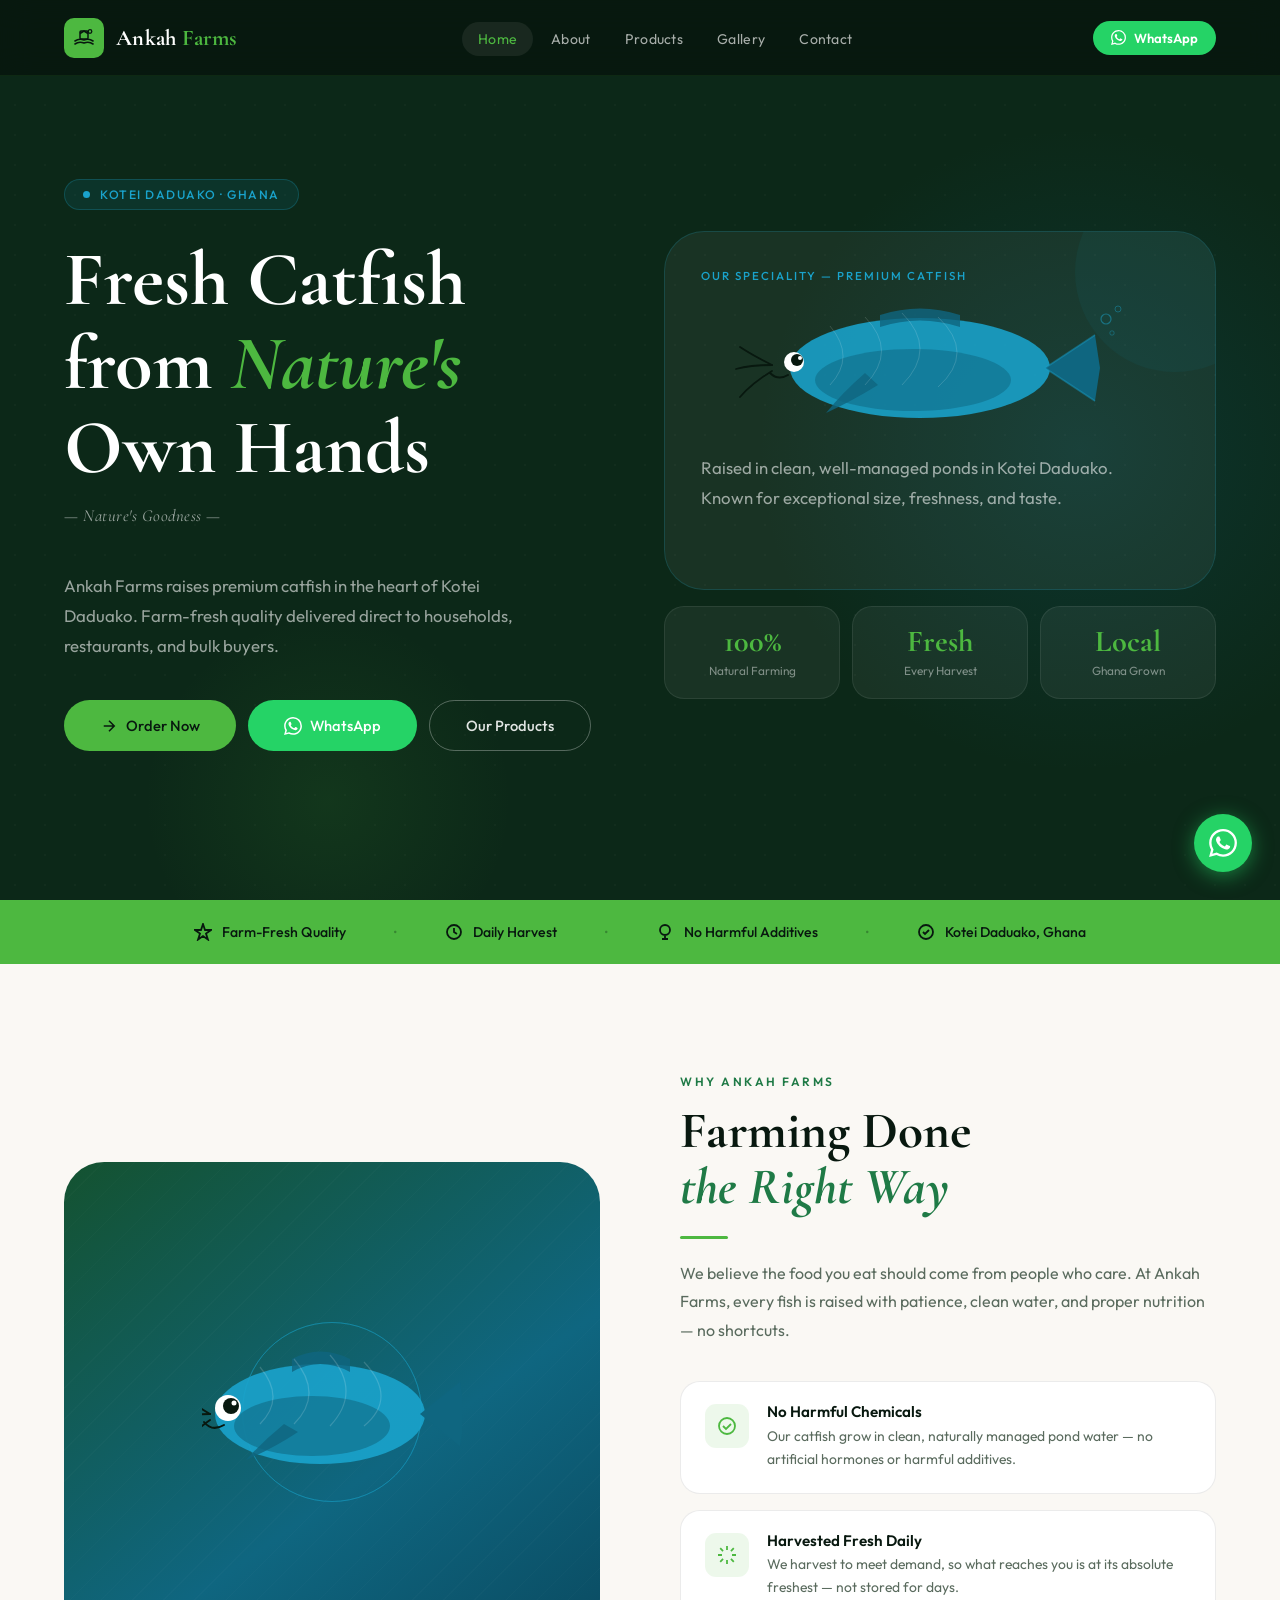
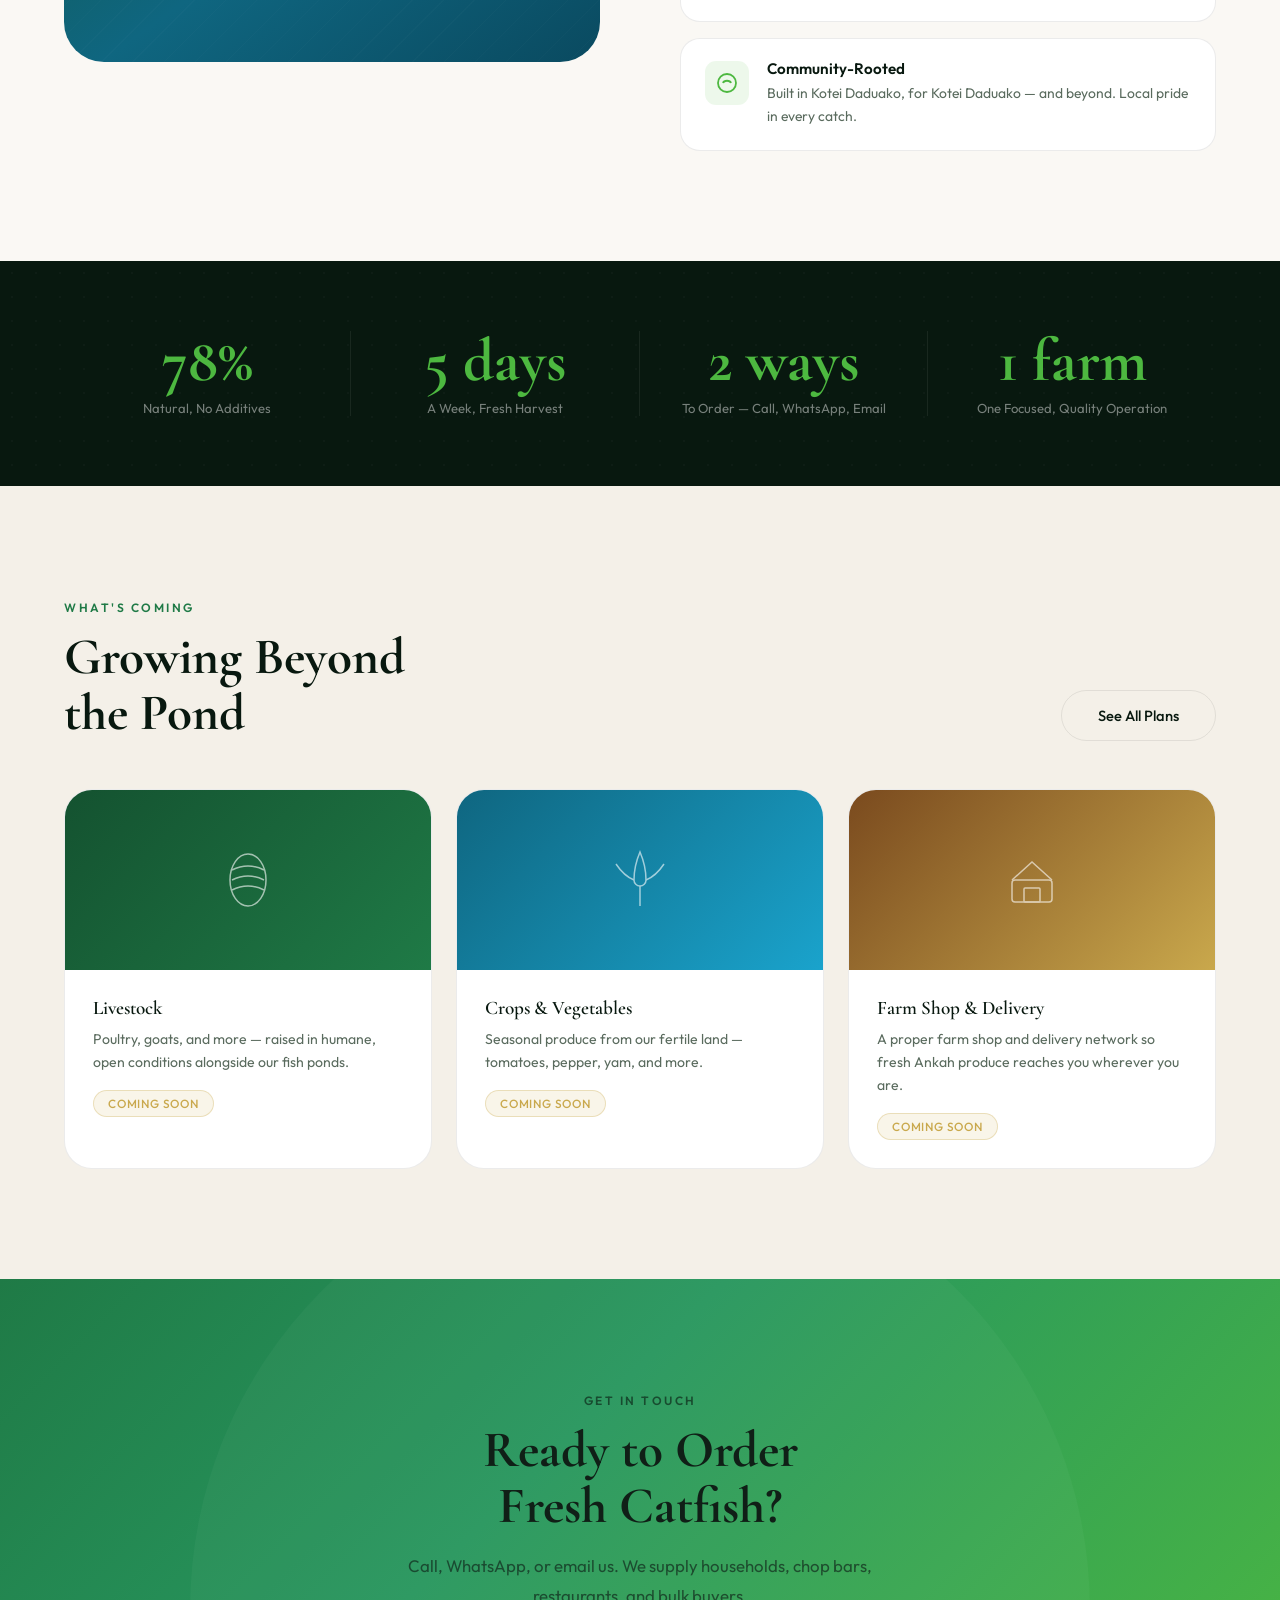
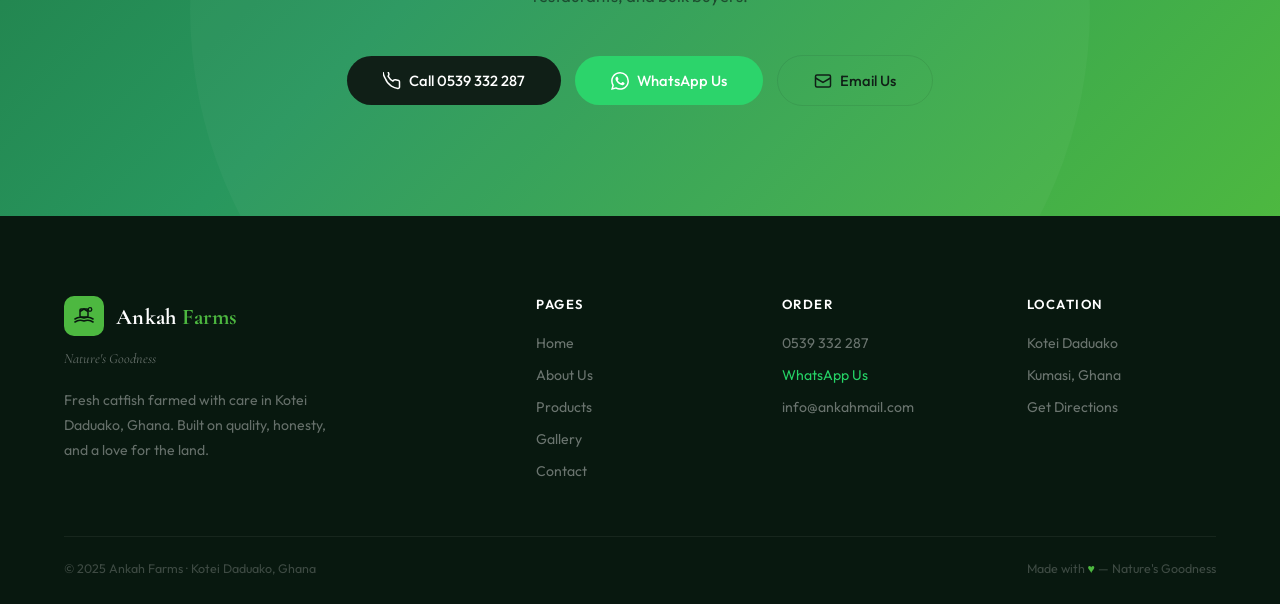
==== index.html @ a2430cd9 "Upload Project" ====
<!DOCTYPE html>
<html lang="en">
<head>
<meta charset="UTF-8">
<meta name="viewport" content="width=device-width, initial-scale=1.0">
<title>Ankah Farms – Nature's Goodness | Fresh Catfish, Kotei Daduako Ghana</title>
<meta name="description" content="Ankah Farms raises premium fresh catfish in Kotei Daduako, Ghana. Order direct from the farm — households, restaurants and bulk buyers welcome.">
<meta property="og:title" content="Ankah Farms – Nature's Goodness">
<meta property="og:description" content="Fresh catfish farmed with care in Kotei Daduako, Ghana.">
<meta property="og:type" content="website">
<link rel="stylesheet" href="style.css">
<style>
/* ── HOME-SPECIFIC ── */

/* HERO */
.hero {
  min-height: 100vh;
  background: var(--deep);
  display: grid; grid-template-columns: 1fr 1fr;
  align-items: center; padding: 110px 64px 80px;
  position: relative; overflow: hidden; gap: 48px;
}
.hero-glow {
  position: absolute; pointer-events: none;
  border-radius: 50%;
}
.hero-glow-1 {
  width: 700px; height: 700px;
  background: radial-gradient(circle, rgba(15,102,128,0.22) 0%, transparent 65%);
  right: -150px; top: 50%; transform: translateY(-50%);
}
.hero-glow-2 {
  width: 400px; height: 400px;
  background: radial-gradient(circle, rgba(77,184,64,0.1) 0%, transparent 65%);
  left: 10%; bottom: -100px;
}
.hero::after {
  content: ''; position: absolute; inset: 0; pointer-events: none;
  background-image: radial-gradient(rgba(255,255,255,0.025) 1px, transparent 1px);
  background-size: 30px 30px;
}

.hero-left { position: relative; z-index: 3; }
.hero-left .anim-up   { animation-delay: 0.05s; }
.hero-left .anim-up-d1 { animation-delay: 0.15s; }
.hero-left .anim-up-d2 { animation-delay: 0.28s; }
.hero-left .anim-up-d3 { animation-delay: 0.42s; }

.hero-eyebrow {
  display: inline-flex; align-items: center; gap: 10px;
  background: rgba(26,163,204,0.1); border: 1px solid rgba(26,163,204,0.25);
  padding: 7px 18px; border-radius: 100px; margin-bottom: 28px;
}
.hero-eyebrow span { color: var(--aqua); font-size: 0.76rem; letter-spacing: 1.5px; text-transform: uppercase; font-weight: 500; }
.hero-dot { width: 7px; height: 7px; background: var(--aqua); border-radius: 50%; animation: pulse 2.2s infinite; }

.hero h1 { color: #fff; margin-bottom: 10px; }
.hero h1 .ital { font-style: italic; color: var(--lime); }

.hero-sub {
  font-family: 'Cormorant Garamond', serif; font-style: italic;
  color: var(--aqua); font-size: 1.15rem; letter-spacing: 0.5px; margin-bottom: 20px;
}

.hero p {
  color: rgba(255,255,255,0.58); font-size: 1.05rem; line-height: 1.78;
  max-width: 460px; margin-bottom: 40px;
}

.hero-btns { display: flex; gap: 12px; flex-wrap: wrap; }

/* hero right panel */
.hero-right {
  position: relative; z-index: 3;
  display: flex; flex-direction: column; gap: 16px;
  animation: slideLeft 0.9s 0.3s ease both;
}

.fish-showcase {
  background: rgba(255,255,255,0.055);
  border: 1px solid rgba(26,163,204,0.2);
  border-radius: var(--r-xl); padding: 36px;
  backdrop-filter: blur(12px); position: relative; overflow: hidden;
}
.fish-showcase::before {
  content: ''; position: absolute; top: -60px; right: -60px;
  width: 200px; height: 200px; border-radius: 50%;
  background: rgba(26,163,204,0.06);
}
.fish-showcase-label {
  color: var(--aqua); font-size: 0.72rem; letter-spacing: 2px;
  text-transform: uppercase; font-weight: 500; margin-bottom: 18px;
}
/* catfish SVG */
.catfish-svg { width: 100%; height: 130px; }
.fish-desc { color: rgba(255,255,255,0.52); font-size: 0.87rem; line-height: 1.65; margin-top: 18px; }

.hero-stats { display: grid; grid-template-columns: repeat(3,1fr); gap: 12px; }
.hero-stat {
  background: rgba(255,255,255,0.055);
  border: 1px solid rgba(255,255,255,0.08);
  border-radius: var(--r-md); padding: 20px 18px;
  backdrop-filter: blur(8px); text-align: center;
}
.hero-stat-val {
  font-family: 'Cormorant Garamond', serif; font-size: 1.9rem; font-weight: 700;
  color: var(--lime); line-height: 1;
}
.hero-stat-lbl { color: rgba(255,255,255,0.45); font-size: 0.74rem; margin-top: 5px; }

/* INTRO STRIP */
.intro-strip {
  background: var(--lime); padding: 20px 64px;
  display: flex; align-items: center; justify-content: center; gap: 48px; flex-wrap: wrap;
  overflow: hidden;
}
.intro-strip-item {
  display: flex; align-items: center; gap: 10px;
  color: var(--ink); font-size: 0.88rem; font-weight: 500;
}
.intro-strip-item svg { width: 18px; height: 18px; flex-shrink: 0; }
.intro-strip-sep { color: rgba(8,24,15,0.3); font-size: 1.2rem; }

/* WHY SECTION */
.why { background: var(--offwhite); }
.why-grid { display: grid; grid-template-columns: 1fr 1fr; gap: 80px; align-items: center; }
.why-visual {
  background: linear-gradient(145deg, var(--forest) 0%, var(--water) 60%, #0a4a60 100%);
  border-radius: var(--r-xl); height: 500px;
  display: flex; align-items: center; justify-content: center;
  position: relative; overflow: hidden;
}
.why-visual::before {
  content: ''; position: absolute; inset: 0;
  background: repeating-linear-gradient(-45deg,
    rgba(255,255,255,0.015) 0, rgba(255,255,255,0.015) 1px,
    transparent 1px, transparent 22px);
}
/* ripple rings */
.ripple-ring {
  position: absolute; border-radius: 50%;
  border: 1px solid rgba(26,163,204,0.25);
}
.ripple-ring:nth-child(1) { width: 180px; height: 180px; animation: ripple 3s 0s infinite; }
.ripple-ring:nth-child(2) { width: 180px; height: 180px; animation: ripple 3s 1s infinite; }
.ripple-ring:nth-child(3) { width: 180px; height: 180px; animation: ripple 3s 2s infinite; }

.big-fish { width: 260px; height: 150px; position: relative; z-index: 2; animation: swim 4.5s ease-in-out infinite; }

.why-text .section-tag { display: block; }
.why-features { display: flex; flex-direction: column; gap: 16px; margin-top: 36px; }
.why-feature {
  display: flex; gap: 18px; align-items: flex-start;
  padding: 22px 24px; border-radius: var(--r-md);
  background: #fff; border: 1px solid var(--border);
  transition: border-color 0.3s, box-shadow 0.3s;
}
.why-feature:hover { border-color: rgba(77,184,64,0.3); box-shadow: 0 4px 20px rgba(77,184,64,0.08); }
.why-feature-icon {
  width: 44px; height: 44px; border-radius: 11px; flex-shrink: 0;
  display: flex; align-items: center; justify-content: center;
  background: rgba(77,184,64,0.1);
}
.why-feature-icon svg { width: 22px; height: 22px; }
.why-feature h4 { font-family: 'Outfit', sans-serif; font-size: 0.95rem; font-weight: 600; margin-bottom: 4px; color: var(--ink); }
.why-feature p { font-size: 0.87rem; line-height: 1.65; }

/* STATS BAR */
.stats-bar {
  background: var(--ink); padding: 70px 64px;
  display: grid; grid-template-columns: repeat(4,1fr); gap: 1px;
  position: relative;
}
.stats-bar::before {
  content: ''; position: absolute; inset: 0; pointer-events: none;
  background-image: radial-gradient(rgba(255,255,255,0.025) 1px, transparent 1px);
  background-size: 24px 24px;
}
.stat-item {
  text-align: center; padding: 0 32px;
  border-right: 1px solid rgba(255,255,255,0.07);
  position: relative; z-index: 1;
}
.stat-item:last-child { border-right: none; }
.stat-item .num {
  font-family: 'Cormorant Garamond', serif; font-size: 3.8rem; font-weight: 700;
  color: var(--lime); line-height: 1; display: block;
}
.stat-item .lbl { color: rgba(255,255,255,0.45); font-size: 0.82rem; margin-top: 8px; }

/* FUTURE TEASER */
.future-teaser { background: var(--cream); }
.future-header { display: flex; align-items: flex-end; justify-content: space-between; margin-bottom: 48px; }
.future-cards { display: grid; grid-template-columns: repeat(3,1fr); gap: 24px; }
.future-card {
  border-radius: var(--r-lg); overflow: hidden;
  background: #fff; border: 1px solid var(--border);
  transition: transform 0.3s, box-shadow 0.3s;
}
.future-card:hover { transform: translateY(-6px); box-shadow: var(--shadow-lg); }
.future-card-header {
  height: 180px; display: flex; align-items: center; justify-content: center;
  position: relative; overflow: hidden;
}
.future-card:nth-child(1) .future-card-header { background: linear-gradient(135deg, var(--forest), var(--leaf)); }
.future-card:nth-child(2) .future-card-header { background: linear-gradient(135deg, var(--water), var(--aqua)); }
.future-card:nth-child(3) .future-card-header { background: linear-gradient(135deg, #7a4a1e, var(--gold)); }
.future-card-header svg { width: 72px; height: 72px; opacity: 0.6; }
.future-card-body { padding: 28px; }
.future-card-body h3 { font-size: 1.2rem; margin-bottom: 8px; }
.future-card-body p { font-size: 0.88rem; line-height: 1.65; }
.future-card-body .chip { margin-top: 16px; }

/* HOME CTA */
.home-cta {
  background: linear-gradient(135deg, var(--leaf) 0%, #28975e 40%, var(--lime) 100%);
  padding: 110px 64px; text-align: center; position: relative; overflow: hidden;
}
.home-cta::before {
  content: ''; position: absolute; top: -120px; left: 50%; transform: translateX(-50%);
  width: 900px; height: 900px; border-radius: 50%;
  background: rgba(255,255,255,0.03); pointer-events: none;
}
.home-cta h2 { color: var(--ink); margin-bottom: 16px; }
.home-cta p { color: rgba(8,24,15,0.65); font-size: 1.05rem; max-width: 480px; margin: 0 auto 44px; }
.home-cta-btns { display: flex; align-items: center; justify-content: center; gap: 14px; flex-wrap: wrap; }

/* ── RESPONSIVE HOME ── */
@media (max-width: 1024px) {
  .hero { grid-template-columns: 1fr; padding-top: 130px; }
  .hero-right { max-width: 480px; }
  .why-grid { grid-template-columns: 1fr; gap: 48px; }
  .stats-bar { grid-template-columns: repeat(2,1fr); gap: 1px; }
  .stat-item { padding: 32px; border-bottom: 1px solid rgba(255,255,255,0.07); }
  .future-cards { grid-template-columns: 1fr; max-width: 420px; }
  .future-header { flex-direction: column; align-items: flex-start; gap: 16px; }
}
@media (max-width: 768px) {
  .intro-strip { padding: 18px 24px; gap: 16px; }
  .intro-strip-sep { display: none; }
  .stats-bar { grid-template-columns: 1fr 1fr; padding: 48px 24px; }
  .home-cta { padding: 72px 24px; }
}
</style>
</head>
<body>

<!-- ── NAVIGATION ── -->
<nav class="nav" id="nav">
  <a href="index.html" class="nav-logo">
    <div class="nav-logo-mark">
      <svg viewBox="0 0 24 24" fill="none" xmlns="http://www.w3.org/2000/svg">
        <path d="M3 15 Q7 12 12 14 Q17 12 21 15" stroke="#08180f" stroke-width="1.6" stroke-linecap="round" fill="none"/>
        <path d="M3 18 Q7 15 12 17 Q17 15 21 18" stroke="#08180f" stroke-width="1.6" stroke-linecap="round" fill="none"/>
        <rect x="8" y="5" width="8" height="8" rx="1" stroke="#08180f" stroke-width="1.5" fill="none"/>
        <path d="M8 7.5L12 5L16 7.5" stroke="#08180f" stroke-width="1.5" stroke-linejoin="round" fill="none"/>
        <circle cx="18" cy="5.5" r="1.8" stroke="#08180f" stroke-width="1.3" fill="none"/>
      </svg>
    </div>
    <span class="nav-logo-text">Ankah <span>Farms</span></span>
  </a>
  <ul class="nav-links">
    <li><a href="index.html" class="active">Home</a></li>
    <li><a href="about.html">About</a></li>
    <li><a href="products.html">Products</a></li>
    <li><a href="gallery.html">Gallery</a></li>
    <li><a href="contact.html">Contact</a></li>
  </ul>
  <div class="nav-actions">
    <a href="https://wa.me/233539332287" target="_blank" class="nav-wa">
      <svg viewBox="0 0 24 24" fill="currentColor"><path d="M17.472 14.382c-.297-.149-1.758-.867-2.03-.967-.273-.099-.471-.148-.67.15-.197.297-.767.966-.94 1.164-.173.199-.347.223-.644.075-.297-.15-1.255-.463-2.39-1.475-.883-.788-1.48-1.761-1.653-2.059-.173-.297-.018-.458.13-.606.134-.133.298-.347.446-.52.149-.174.198-.298.298-.497.099-.198.05-.371-.025-.52-.075-.149-.669-1.612-.916-2.207-.242-.579-.487-.5-.669-.51-.173-.008-.371-.01-.57-.01-.198 0-.52.074-.792.372-.272.297-1.04 1.016-1.04 2.479 0 1.462 1.065 2.875 1.213 3.074.149.198 2.096 3.2 5.077 4.487.709.306 1.262.489 1.694.625.712.227 1.36.195 1.871.118.571-.085 1.758-.719 2.006-1.413.248-.694.248-1.289.173-1.413-.074-.124-.272-.198-.57-.347m-5.421 7.403h-.004a9.87 9.87 0 01-5.031-1.378l-.361-.214-3.741.982.998-3.648-.235-.374a9.86 9.86 0 01-1.51-5.26c.001-5.45 4.436-9.884 9.888-9.884 2.64 0 5.122 1.03 6.988 2.898a9.825 9.825 0 012.893 6.994c-.003 5.45-4.437 9.884-9.885 9.884m8.413-18.297A11.815 11.815 0 0012.05 0C5.495 0 .16 5.335.157 11.892c0 2.096.547 4.142 1.588 5.945L.057 24l6.305-1.654a11.882 11.882 0 005.683 1.448h.005c6.554 0 11.89-5.335 11.893-11.893a11.821 11.821 0 00-3.48-8.413z"/></svg>
      WhatsApp
    </a>
    <button class="nav-toggle" id="navToggle" aria-label="Menu">
      <span></span><span></span><span></span>
    </button>
  </div>
</nav>

<!-- ── MOBILE MENU ── -->
<div class="mobile-menu" id="mobileMenu">
  <button class="mobile-menu-close" id="mobileClose">×</button>
  <a href="index.html">Home</a>
  <a href="about.html">About</a>
  <a href="products.html">Products</a>
  <a href="gallery.html">Gallery</a>
  <a href="contact.html">Contact</a>
  <a href="https://wa.me/233539332287" target="_blank" style="color:#25d366">WhatsApp Us</a>
</div>

<!-- ── HERO ── -->
<section class="hero">
  <div class="hero-glow hero-glow-1"></div>
  <div class="hero-glow hero-glow-2"></div>

  <div class="hero-left">
    <div class="hero-eyebrow anim-up">
      <div class="hero-dot"></div>
      <span>Kotei Daduako · Ghana</span>
    </div>
    <h1 class="anim-up-d1">Fresh Catfish<br/>from <span class="ital">Nature's</span><br/>Own Hands</h1>
    <p class="hero-sub anim-up-d2">— Nature's Goodness —</p>
    <p class="anim-up-d2">Ankah Farms raises premium catfish in the heart of Kotei Daduako. Farm-fresh quality delivered direct to households, restaurants, and bulk buyers.</p>
    <div class="hero-btns anim-up-d3">
      <a href="contact.html" class="btn btn-primary">
        <svg viewBox="0 0 24 24" fill="none" stroke="currentColor" stroke-width="2"><path d="M5 12h14M12 5l7 7-7 7"/></svg>
        Order Now
      </a>
      <a href="https://wa.me/233539332287" target="_blank" class="btn btn-wa">
        <svg viewBox="0 0 24 24" fill="currentColor"><path d="M17.472 14.382c-.297-.149-1.758-.867-2.03-.967-.273-.099-.471-.148-.67.15-.197.297-.767.966-.94 1.164-.173.199-.347.223-.644.075-.297-.15-1.255-.463-2.39-1.475-.883-.788-1.48-1.761-1.653-2.059-.173-.297-.018-.458.13-.606.134-.133.298-.347.446-.52.149-.174.198-.298.298-.497.099-.198.05-.371-.025-.52-.075-.149-.669-1.612-.916-2.207-.242-.579-.487-.5-.669-.51-.173-.008-.371-.01-.57-.01-.198 0-.52.074-.792.372-.272.297-1.04 1.016-1.04 2.479 0 1.462 1.065 2.875 1.213 3.074.149.198 2.096 3.2 5.077 4.487.709.306 1.262.489 1.694.625.712.227 1.36.195 1.871.118.571-.085 1.758-.719 2.006-1.413.248-.694.248-1.289.173-1.413-.074-.124-.272-.198-.57-.347m-5.421 7.403h-.004a9.87 9.87 0 01-5.031-1.378l-.361-.214-3.741.982.998-3.648-.235-.374a9.86 9.86 0 01-1.51-5.26c.001-5.45 4.436-9.884 9.888-9.884 2.64 0 5.122 1.03 6.988 2.898a9.825 9.825 0 012.893 6.994c-.003 5.45-4.437 9.884-9.885 9.884m8.413-18.297A11.815 11.815 0 0012.05 0C5.495 0 .16 5.335.157 11.892c0 2.096.547 4.142 1.588 5.945L.057 24l6.305-1.654a11.882 11.882 0 005.683 1.448h.005c6.554 0 11.89-5.335 11.893-11.893a11.821 11.821 0 00-3.48-8.413z"/></svg>
        WhatsApp
      </a>
      <a href="products.html" class="btn btn-outline-white">Our Products</a>
    </div>
  </div>

  <div class="hero-right">
    <div class="fish-showcase">
      <div class="fish-showcase-label">Our Speciality — Premium Catfish</div>
      <svg class="catfish-svg" viewBox="0 0 380 130" fill="none" xmlns="http://www.w3.org/2000/svg">
        <ellipse cx="170" cy="67" rx="130" ry="50" fill="#1aa3cc" opacity="0.88"/>
        <ellipse cx="163" cy="79" rx="98" ry="31" fill="#0f6680" opacity="0.5"/>
        <path d="M295 67 L345 34 L350 67 L345 100 Z" fill="#0f6680"/>
        <path d="M295 67 L345 34" stroke="#1aa3cc" stroke-width="1.5" opacity="0.45"/>
        <path d="M295 67 L345 100" stroke="#1aa3cc" stroke-width="1.5" opacity="0.45"/>
        <path d="M130 14 Q170 1 210 14 L210 26 Q170 13 130 26 Z" fill="#0f6680" opacity="0.8"/>
        <path d="M115 72 Q92 92 76 112 Q102 100 128 84 Z" fill="#0f6680" opacity="0.8"/>
        <circle cx="44" cy="61" r="10" fill="#fff"/>
        <circle cx="47" cy="59" r="6" fill="#08180f"/>
        <circle cx="50" cy="57" r="2" fill="#fff"/>
        <path d="M20 72 Q28 80 38 74" stroke="#08180f" stroke-width="2" fill="none" stroke-linecap="round"/>
        <path d="M22 64 Q2 54 -10 46" stroke="#08180f" stroke-width="1.8" stroke-linecap="round" fill="none"/>
        <path d="M22 64 Q0 64 -14 68" stroke="#08180f" stroke-width="1.8" stroke-linecap="round" fill="none"/>
        <path d="M22 70 Q2 82 -10 96" stroke="#08180f" stroke-width="1.8" stroke-linecap="round" fill="none"/>
        <path d="M80 25 Q106 56 80 84" stroke="#fff" stroke-width="1" opacity="0.15" fill="none"/>
        <path d="M115 16 Q148 50 115 84" stroke="#fff" stroke-width="1" opacity="0.15" fill="none"/>
        <path d="M152 12 Q188 48 152 84" stroke="#fff" stroke-width="1" opacity="0.15" fill="none"/>
        <path d="M188 16 Q226 52 188 86" stroke="#fff" stroke-width="1" opacity="0.15" fill="none"/>
        <circle cx="356" cy="18" r="5" stroke="#1aa3cc" stroke-width="1.2" fill="none" opacity="0.5"/>
        <circle cx="368" cy="8"  r="3" stroke="#1aa3cc" stroke-width="1"   fill="none" opacity="0.4"/>
        <circle cx="362" cy="32" r="2.2" stroke="#1aa3cc" stroke-width="1" fill="none" opacity="0.35"/>
      </svg>
      <p class="fish-desc">Raised in clean, well-managed ponds in Kotei Daduako. Known for exceptional size, freshness, and taste.</p>
    </div>
    <div class="hero-stats">
      <div class="hero-stat">
        <div class="hero-stat-val">100%</div>
        <div class="hero-stat-lbl">Natural Farming</div>
      </div>
      <div class="hero-stat">
        <div class="hero-stat-val">Fresh</div>
        <div class="hero-stat-lbl">Every Harvest</div>
      </div>
      <div class="hero-stat">
        <div class="hero-stat-val">Local</div>
        <div class="hero-stat-lbl">Ghana Grown</div>
      </div>
    </div>
  </div>
</section>

<!-- ── INTRO STRIP ── -->
<div class="intro-strip">
  <div class="intro-strip-item">
    <svg viewBox="0 0 18 18" fill="none" stroke="currentColor" stroke-width="1.8"><path d="M9 1l2 6h6l-5 3.6 1.9 5.9L9 13l-4.9 3.5L6 10.6 1 7h6z"/></svg>
    Farm-Fresh Quality
  </div>
  <span class="intro-strip-sep">·</span>
  <div class="intro-strip-item">
    <svg viewBox="0 0 18 18" fill="none" stroke="currentColor" stroke-width="1.8"><circle cx="9" cy="9" r="7"/><path d="M9 5v4l3 2"/></svg>
    Daily Harvest
  </div>
  <span class="intro-strip-sep">·</span>
  <div class="intro-strip-item">
    <svg viewBox="0 0 18 18" fill="none" stroke="currentColor" stroke-width="1.8"><path d="M9 2a5 5 0 010 10A5 5 0 019 2zM9 12v4M6 16h6"/></svg>
    No Harmful Additives
  </div>
  <span class="intro-strip-sep">·</span>
  <div class="intro-strip-item">
    <svg viewBox="0 0 18 18" fill="none" stroke="currentColor" stroke-width="1.8"><path d="M2 9c0-3.9 3.1-7 7-7s7 3.1 7 7-3.1 7-7 7-7-3.1-7-7z"/><path d="M6 9l2 2 4-4"/></svg>
    Kotei Daduako, Ghana
  </div>
</div>

<!-- ── WHY ANKAH FARMS ── -->
<section class="why section">
  <div class="why-grid">
    <div class="why-visual" data-aos>
      <div class="ripple-ring"></div>
      <div class="ripple-ring"></div>
      <div class="ripple-ring"></div>
      <svg class="big-fish" viewBox="0 0 260 140" fill="none" xmlns="http://www.w3.org/2000/svg">
        <ellipse cx="118" cy="72" rx="105" ry="50" fill="#1aa3cc" opacity="0.9"/>
        <ellipse cx="110" cy="84" rx="78" ry="30" fill="#0f6680" opacity="0.55"/>
        <path d="M218 72 L258 40 L263 72 L258 104 Z" fill="#0f6680"/>
        <path d="M90 17 Q118 2 148 17 L148 30 Q118 14 90 30 Z" fill="#0f6680" opacity="0.8"/>
        <path d="M82 82 Q60 100 44 118 Q72 106 96 90 Z" fill="#0f6680" opacity="0.8"/>
        <circle cx="26" cy="66" r="13" fill="#fff"/>
        <circle cx="29" cy="64" r="8" fill="#08180f"/>
        <circle cx="32" cy="61" r="2.5" fill="#fff"/>
        <path d="M2 80 Q10 90 22 83" stroke="#08180f" stroke-width="2" fill="none" stroke-linecap="round"/>
        <path d="M8 72 Q-12 60 -24 50" stroke="#08180f" stroke-width="2" stroke-linecap="round" fill="none"/>
        <path d="M8 72 Q-14 72 -28 76" stroke="#08180f" stroke-width="2" stroke-linecap="round" fill="none"/>
        <path d="M8 78 Q-12 92 -24 108" stroke="#08180f" stroke-width="2" stroke-linecap="round" fill="none"/>
        <path d="M58 25 Q84 56 58 82" stroke="#fff" stroke-width="1.2" opacity="0.16" fill="none"/>
        <path d="M92 17 Q122 52 92 82" stroke="#fff" stroke-width="1.2" opacity="0.16" fill="none"/>
        <path d="M128 13 Q160 50 128 84" stroke="#fff" stroke-width="1.2" opacity="0.16" fill="none"/>
        <path d="M162 20 Q196 56 162 84" stroke="#fff" stroke-width="1.2" opacity="0.16" fill="none"/>
      </svg>
    </div>
    <div class="why-text" data-aos>
      <span class="section-tag">Why Ankah Farms</span>
      <h2>Farming Done<br/><em style="font-style:italic;color:var(--leaf)">the Right Way</em></h2>
      <div class="divider"></div>
      <p>We believe the food you eat should come from people who care. At Ankah Farms, every fish is raised with patience, clean water, and proper nutrition — no shortcuts.</p>
      <div class="why-features">
        <div class="why-feature">
          <div class="why-feature-icon">
            <svg viewBox="0 0 22 22" fill="none" stroke="#4db840" stroke-width="1.8"><circle cx="11" cy="11" r="8"/><path d="M7 11l3 3 5-5"/></svg>
          </div>
          <div>
            <h4>No Harmful Chemicals</h4>
            <p>Our catfish grow in clean, naturally managed pond water — no artificial hormones or harmful additives.</p>
          </div>
        </div>
        <div class="why-feature">
          <div class="why-feature-icon">
            <svg viewBox="0 0 22 22" fill="none" stroke="#4db840" stroke-width="1.8"><path d="M11 2v4M11 16v4M4.22 4.22l2.83 2.83M14.95 14.95l2.83 2.83M2 11h4M16 11h4M4.22 17.78l2.83-2.83M14.95 7.05l2.83-2.83"/></svg>
          </div>
          <div>
            <h4>Harvested Fresh Daily</h4>
            <p>We harvest to meet demand, so what reaches you is at its absolute freshest — not stored for days.</p>
          </div>
        </div>
        <div class="why-feature">
          <div class="why-feature-icon">
            <svg viewBox="0 0 22 22" fill="none" stroke="#4db840" stroke-width="1.8"><path d="M11 2C6 2 2 6 2 11s4 9 9 9 9-4 9-9-4-9-9-9z"/><path d="M7 11c1-3 7-3 8 0"/></svg>
          </div>
          <div>
            <h4>Community-Rooted</h4>
            <p>Built in Kotei Daduako, for Kotei Daduako — and beyond. Local pride in every catch.</p>
          </div>
        </div>
      </div>
    </div>
  </div>
</section>

<!-- ── STATS ── -->
<div class="stats-bar">
  <div class="stat-item">
    <span class="num" data-count="100" data-suffix="%">0%</span>
    <div class="lbl">Natural, No Additives</div>
  </div>
  <div class="stat-item">
    <span class="num" data-count="7" data-suffix=" days">0 days</span>
    <div class="lbl">A Week, Fresh Harvest</div>
  </div>
  <div class="stat-item">
    <span class="num" data-count="3" data-suffix=" ways">0 ways</span>
    <div class="lbl">To Order — Call, WhatsApp, Email</div>
  </div>
  <div class="stat-item">
    <span class="num" data-count="1" data-suffix=" farm">0 farm</span>
    <div class="lbl">One Focused, Quality Operation</div>
  </div>
</div>

<!-- ── FUTURE TEASER ── -->
<section class="future-teaser section">
  <div class="future-header">
    <div>
      <span class="section-tag">What's Coming</span>
      <h2>Growing Beyond<br/>the Pond</h2>
    </div>
    <a href="products.html" class="btn btn-outline">See All Plans</a>
  </div>
  <div class="future-cards">
    <div class="future-card" data-aos>
      <div class="future-card-header">
        <svg viewBox="0 0 72 72" fill="none" stroke="#fff" stroke-width="1.5">
          <ellipse cx="36" cy="36" rx="18" ry="26"/>
          <path d="M20 26 Q36 18 52 26"/>
          <path d="M20 36 Q36 28 52 36"/>
          <path d="M20 46 Q36 38 52 46"/>
        </svg>
      </div>
      <div class="future-card-body">
        <h3>Livestock</h3>
        <p>Poultry, goats, and more — raised in humane, open conditions alongside our fish ponds.</p>
        <span class="chip chip-gold">Coming Soon</span>
      </div>
    </div>
    <div class="future-card" data-aos>
      <div class="future-card-header">
        <svg viewBox="0 0 72 72" fill="none" stroke="#fff" stroke-width="1.5">
          <path d="M36 8 Q30 22 30 36 A6 6 0 0 0 42 36 Q42 22 36 8Z"/>
          <path d="M30 36 Q20 32 12 20"/>
          <path d="M42 36 Q52 32 60 20"/>
          <line x1="36" y1="42" x2="36" y2="62"/>
        </svg>
      </div>
      <div class="future-card-body">
        <h3>Crops & Vegetables</h3>
        <p>Seasonal produce from our fertile land — tomatoes, pepper, yam, and more.</p>
        <span class="chip chip-gold">Coming Soon</span>
      </div>
    </div>
    <div class="future-card" data-aos>
      <div class="future-card-header">
        <svg viewBox="0 0 72 72" fill="none" stroke="#fff" stroke-width="1.5">
          <rect x="16" y="36" width="40" height="22" rx="3"/>
          <path d="M16 36 L36 18 L56 36"/>
          <rect x="28" y="44" width="16" height="14" rx="1"/>
        </svg>
      </div>
      <div class="future-card-body">
        <h3>Farm Shop & Delivery</h3>
        <p>A proper farm shop and delivery network so fresh Ankah produce reaches you wherever you are.</p>
        <span class="chip chip-gold">Coming Soon</span>
      </div>
    </div>
  </div>
</section>

<!-- ── HOME CTA ── -->
<section class="home-cta">
  <span class="section-tag" style="color:var(--ink);opacity:0.6">Get In Touch</span>
  <h2>Ready to Order<br/>Fresh Catfish?</h2>
  <p>Call, WhatsApp, or email us. We supply households, chop bars, restaurants, and bulk buyers.</p>
  <div class="home-cta-btns">
    <a href="tel:+233539332287" class="btn btn-dark">
      <svg viewBox="0 0 24 24" fill="none" stroke="currentColor" stroke-width="2"><path d="M22 16.92v3a2 2 0 01-2.18 2 19.79 19.79 0 01-8.63-3.07A19.5 19.5 0 013.07 8.81a19.79 19.79 0 01-3.07-8.68 2 2 0 012-2.18h3a2 2 0 012 1.72c.127.96.361 1.903.7 2.81a2 2 0 01-.45 2.11L6.91 5.84a16 16 0 006.29 6.29l1.28-1.28a2 2 0 012.11-.45c.907.339 1.85.573 2.81.7A2 2 0 0122 12.92v4z"/></svg>
      Call 0539 332 287
    </a>
    <a href="https://wa.me/233539332287" target="_blank" class="btn btn-wa">
      <svg viewBox="0 0 24 24" fill="currentColor"><path d="M17.472 14.382c-.297-.149-1.758-.867-2.03-.967-.273-.099-.471-.148-.67.15-.197.297-.767.966-.94 1.164-.173.199-.347.223-.644.075-.297-.15-1.255-.463-2.39-1.475-.883-.788-1.48-1.761-1.653-2.059-.173-.297-.018-.458.13-.606.134-.133.298-.347.446-.52.149-.174.198-.298.298-.497.099-.198.05-.371-.025-.52-.075-.149-.669-1.612-.916-2.207-.242-.579-.487-.5-.669-.51-.173-.008-.371-.01-.57-.01-.198 0-.52.074-.792.372-.272.297-1.04 1.016-1.04 2.479 0 1.462 1.065 2.875 1.213 3.074.149.198 2.096 3.2 5.077 4.487.709.306 1.262.489 1.694.625.712.227 1.36.195 1.871.118.571-.085 1.758-.719 2.006-1.413.248-.694.248-1.289.173-1.413-.074-.124-.272-.198-.57-.347m-5.421 7.403h-.004a9.87 9.87 0 01-5.031-1.378l-.361-.214-3.741.982.998-3.648-.235-.374a9.86 9.86 0 01-1.51-5.26c.001-5.45 4.436-9.884 9.888-9.884 2.64 0 5.122 1.03 6.988 2.898a9.825 9.825 0 012.893 6.994c-.003 5.45-4.437 9.884-9.885 9.884m8.413-18.297A11.815 11.815 0 0012.05 0C5.495 0 .16 5.335.157 11.892c0 2.096.547 4.142 1.588 5.945L.057 24l6.305-1.654a11.882 11.882 0 005.683 1.448h.005c6.554 0 11.89-5.335 11.893-11.893a11.821 11.821 0 00-3.48-8.413z"/></svg>
      WhatsApp Us
    </a>
    <a href="mailto:info@ankahmail.com" class="btn btn-outline">
      <svg viewBox="0 0 24 24" fill="none" stroke="currentColor" stroke-width="2"><rect x="2" y="4" width="20" height="16" rx="2"/><path d="M2 8l10 6 10-6"/></svg>
      Email Us
    </a>
  </div>
</section>

<!-- ── FOOTER ── -->
<footer class="footer">
  <div class="footer-grid">
    <div class="footer-brand">
      <a href="index.html" class="nav-logo" style="text-decoration:none">
        <div class="nav-logo-mark"><svg viewBox="0 0 24 24" fill="none"><path d="M3 15 Q7 12 12 14 Q17 12 21 15" stroke="#08180f" stroke-width="1.6" stroke-linecap="round" fill="none"/><path d="M3 18 Q7 15 12 17 Q17 15 21 18" stroke="#08180f" stroke-width="1.6" stroke-linecap="round" fill="none"/><rect x="8" y="5" width="8" height="8" rx="1" stroke="#08180f" stroke-width="1.5" fill="none"/><path d="M8 7.5L12 5L16 7.5" stroke="#08180f" stroke-width="1.5" fill="none"/><circle cx="18" cy="5.5" r="1.8" stroke="#08180f" stroke-width="1.3" fill="none"/></svg></div>
        <span class="nav-logo-text">Ankah <span>Farms</span></span>
      </a>
      <p class="footer-brand-tagline">Nature's Goodness</p>
      <p>Fresh catfish farmed with care in Kotei Daduako, Ghana. Built on quality, honesty, and a love for the land.</p>
    </div>
    <div class="footer-col">
      <h5>Pages</h5>
      <ul>
        <li><a href="index.html">Home</a></li>
        <li><a href="about.html">About Us</a></li>
        <li><a href="products.html">Products</a></li>
        <li><a href="gallery.html">Gallery</a></li>
        <li><a href="contact.html">Contact</a></li>
      </ul>
    </div>
    <div class="footer-col">
      <h5>Order</h5>
      <ul>
        <li><a href="tel:+233539332287">0539 332 287</a></li>
        <li><a href="https://wa.me/233539332287" class="wa-link" target="_blank">WhatsApp Us</a></li>
        <li><a href="mailto:info@ankahmail.com">info@ankahmail.com</a></li>
      </ul>
    </div>
    <div class="footer-col">
      <h5>Location</h5>
      <ul>
        <li><a href="#">Kotei Daduako</a></li>
        <li><a href="#">Kumasi, Ghana</a></li>
        <li><a href="contact.html">Get Directions</a></li>
      </ul>
    </div>
  </div>
  <div class="footer-bottom">
    <span>© 2025 Ankah Farms · Kotei Daduako, Ghana</span>
    <span>Made with <span class="lime">♥</span> — Nature's Goodness</span>
  </div>
</footer>

<!-- ── FLOATING WHATSAPP ── -->
<a href="https://wa.me/233539332287" target="_blank" class="wa-float" aria-label="WhatsApp Ankah Farms">
  <svg viewBox="0 0 24 24" fill="currentColor"><path d="M17.472 14.382c-.297-.149-1.758-.867-2.03-.967-.273-.099-.471-.148-.67.15-.197.297-.767.966-.94 1.164-.173.199-.347.223-.644.075-.297-.15-1.255-.463-2.39-1.475-.883-.788-1.48-1.761-1.653-2.059-.173-.297-.018-.458.13-.606.134-.133.298-.347.446-.52.149-.174.198-.298.298-.497.099-.198.05-.371-.025-.52-.075-.149-.669-1.612-.916-2.207-.242-.579-.487-.5-.669-.51-.173-.008-.371-.01-.57-.01-.198 0-.52.074-.792.372-.272.297-1.04 1.016-1.04 2.479 0 1.462 1.065 2.875 1.213 3.074.149.198 2.096 3.2 5.077 4.487.709.306 1.262.489 1.694.625.712.227 1.36.195 1.871.118.571-.085 1.758-.719 2.006-1.413.248-.694.248-1.289.173-1.413-.074-.124-.272-.198-.57-.347m-5.421 7.403h-.004a9.87 9.87 0 01-5.031-1.378l-.361-.214-3.741.982.998-3.648-.235-.374a9.86 9.86 0 01-1.51-5.26c.001-5.45 4.436-9.884 9.888-9.884 2.64 0 5.122 1.03 6.988 2.898a9.825 9.825 0 012.893 6.994c-.003 5.45-4.437 9.884-9.885 9.884m8.413-18.297A11.815 11.815 0 0012.05 0C5.495 0 .16 5.335.157 11.892c0 2.096.547 4.142 1.588 5.945L.057 24l6.305-1.654a11.882 11.882 0 005.683 1.448h.005c6.554 0 11.89-5.335 11.893-11.893a11.821 11.821 0 00-3.48-8.413z"/></svg>
  <span class="wa-tooltip">Chat on WhatsApp</span>
</a>

<script src="main.js"></script>
</body>
</html>
---- style.css ----
/* ═══════════════════════════════════════════════
   ANKAH FARMS — Global Stylesheet
   Nature's Goodness · Kotei Daduako, Ghana
═══════════════════════════════════════════════ */

@import url('https://fonts.googleapis.com/css2?family=Cormorant+Garamond:ital,wght@0,600;0,700;1,600;1,700&family=Outfit:wght@300;400;500;600&display=swap');

*, *::before, *::after { margin: 0; padding: 0; box-sizing: border-box; }

:root {
  --ink:     #08180f;
  --deep:    #0c2818;
  --forest:  #145230;
  --leaf:    #1f7a46;
  --lime:    #4db840;
  --bright:  #6fd45f;
  --water:   #0f6680;
  --aqua:    #1aa3cc;
  --cream:   #f4f0e8;
  --offwhite:#faf8f4;
  --gold:    #c9a84c;
  --muted:   #5a6b5e;
  --border:  rgba(0,0,0,0.08);
  --r-sm:    12px;
  --r-md:    20px;
  --r-lg:    28px;
  --r-xl:    40px;
  --shadow:  0 4px 24px rgba(0,0,0,0.08);
  --shadow-lg: 0 16px 64px rgba(0,0,0,0.12);
}

html { scroll-behavior: smooth; font-size: 16px; }
body {
  font-family: 'Outfit', sans-serif;
  background: var(--offwhite);
  color: var(--ink);
  overflow-x: hidden;
  -webkit-font-smoothing: antialiased;
}

::-webkit-scrollbar { width: 5px; }
::-webkit-scrollbar-track { background: var(--ink); }
::-webkit-scrollbar-thumb { background: var(--lime); border-radius: 3px; }

/* ── TYPOGRAPHY ── */
h1,h2,h3,h4 { font-family: 'Cormorant Garamond', serif; line-height: 1.1; }
h1 { font-size: clamp(3rem, 6vw, 5.5rem); font-weight: 700; }
h2 { font-size: clamp(2rem, 4vw, 3.2rem); font-weight: 700; }
h3 { font-size: clamp(1.3rem, 2.5vw, 1.8rem); font-weight: 600; }
p  { line-height: 1.8; color: var(--muted); }

/* ── NAVIGATION ── */
.nav {
  position: fixed; top: 0; left: 0; right: 0; z-index: 500;
  display: flex; align-items: center; justify-content: space-between;
  padding: 0 64px; height: 76px;
  background: rgba(8,24,15,0.96);
  backdrop-filter: blur(16px);
  border-bottom: 1px solid rgba(77,184,64,0.1);
  transition: height 0.3s, background 0.3s;
}
.nav.scrolled { height: 64px; background: rgba(8,24,15,0.99); }

.nav-logo { display: flex; align-items: center; gap: 12px; text-decoration: none; }
.nav-logo-mark {
  width: 40px; height: 40px; background: var(--lime); border-radius: 10px;
  display: flex; align-items: center; justify-content: center; flex-shrink: 0;
  transition: transform 0.2s;
}
.nav-logo:hover .nav-logo-mark { transform: rotate(-5deg) scale(1.05); }
.nav-logo-mark svg { width: 24px; height: 24px; }
.nav-logo-text {
  font-family: 'Cormorant Garamond', serif;
  font-size: 1.4rem; font-weight: 700; color: #fff; letter-spacing: 0.3px;
}
.nav-logo-text span { color: var(--lime); }

.nav-links { display: flex; gap: 2px; list-style: none; }
.nav-links a {
  color: rgba(255,255,255,0.65); text-decoration: none;
  font-size: 0.88rem; font-weight: 400; letter-spacing: 0.3px;
  padding: 8px 16px; border-radius: 100px;
  transition: color 0.2s, background 0.2s;
}
.nav-links a:hover, .nav-links a.active {
  color: #fff; background: rgba(255,255,255,0.07);
}
.nav-links a.active { color: var(--lime); }

.nav-actions { display: flex; align-items: center; gap: 10px; }
.nav-wa {
  display: flex; align-items: center; gap: 8px;
  background: #25d366; color: #fff;
  padding: 9px 18px; border-radius: 100px;
  font-size: 0.82rem; font-weight: 600; text-decoration: none;
  transition: all 0.2s;
}
.nav-wa:hover { background: #20bc5a; transform: translateY(-1px); }
.nav-wa svg { width: 15px; height: 15px; flex-shrink: 0; }

/* ── FLOATING WHATSAPP ── */
.wa-float {
  position: fixed; bottom: 28px; right: 28px; z-index: 400;
  width: 58px; height: 58px; border-radius: 50%;
  background: #25d366; color: #fff;
  display: flex; align-items: center; justify-content: center;
  box-shadow: 0 4px 20px rgba(37,211,102,0.5);
  text-decoration: none; transition: transform 0.25s, box-shadow 0.25s;
  animation: waPop 0.5s 1.5s ease both;
}
@keyframes waPop { from{opacity:0;transform:scale(0)} to{opacity:1;transform:scale(1)} }
.wa-float:hover { transform: scale(1.12); box-shadow: 0 6px 28px rgba(37,211,102,0.65); }
.wa-float svg { width: 28px; height: 28px; }
.wa-float .wa-tooltip {
  position: absolute; right: 70px; top: 50%; transform: translateY(-50%);
  background: var(--ink); color: #fff; font-size: 0.78rem; font-weight: 500;
  padding: 6px 14px; border-radius: 100px; white-space: nowrap;
  opacity: 0; pointer-events: none; transition: opacity 0.2s;
}
.wa-float:hover .wa-tooltip { opacity: 1; }

/* ── MOBILE NAV TOGGLE ── */
.nav-toggle {
  display: none; background: none; border: none; cursor: pointer;
  padding: 6px; flex-direction: column; gap: 5px;
}
.nav-toggle span {
  display: block; width: 24px; height: 2px;
  background: #fff; border-radius: 2px; transition: all 0.3s;
}

/* ── SECTION UTILITIES ── */
.section { padding: 110px 64px; }
.section-sm { padding: 72px 64px; }
.section-tag {
  display: inline-block;
  color: var(--leaf); font-size: 0.75rem; font-weight: 600;
  letter-spacing: 2.5px; text-transform: uppercase; margin-bottom: 14px;
}
.section-tag.light { color: var(--bright); }
.section-tag.aqua { color: var(--aqua); }

.chip {
  display: inline-flex; align-items: center; gap: 7px;
  padding: 5px 14px; border-radius: 100px;
  font-size: 0.74rem; font-weight: 500; letter-spacing: 0.8px;
  text-transform: uppercase;
}
.chip-gold { background: rgba(201,168,76,0.12); border: 1px solid rgba(201,168,76,0.3); color: var(--gold); }
.chip-green { background: rgba(77,184,64,0.1); border: 1px solid rgba(77,184,64,0.25); color: var(--lime); }
.chip-aqua { background: rgba(26,163,204,0.1); border: 1px solid rgba(26,163,204,0.25); color: var(--aqua); }

/* ── BUTTONS ── */
.btn {
  display: inline-flex; align-items: center; gap: 8px;
  padding: 15px 36px; border-radius: 100px;
  font-family: 'Outfit', sans-serif; font-size: 0.92rem; font-weight: 500;
  text-decoration: none; border: none; cursor: pointer;
  transition: all 0.25s; white-space: nowrap;
}
.btn-primary { background: var(--lime); color: var(--ink); }
.btn-primary:hover { background: var(--bright); transform: translateY(-2px); box-shadow: 0 8px 28px rgba(77,184,64,0.35); }
.btn-dark { background: var(--ink); color: #fff; }
.btn-dark:hover { background: #0f2518; transform: translateY(-2px); box-shadow: 0 8px 28px rgba(0,0,0,0.25); }
.btn-outline-white { border: 1.5px solid rgba(255,255,255,0.3); color: rgba(255,255,255,0.88); background: transparent; }
.btn-outline-white:hover { border-color: rgba(255,255,255,0.7); background: rgba(255,255,255,0.06); }
.btn-outline { border: 1.5px solid var(--border); color: var(--ink); background: transparent; }
.btn-outline:hover { border-color: var(--leaf); color: var(--leaf); }
.btn-wa { background: #25d366; color: #fff; }
.btn-wa:hover { background: #20bc5a; transform: translateY(-2px); box-shadow: 0 8px 28px rgba(37,211,102,0.35); }
.btn svg { width: 18px; height: 18px; flex-shrink: 0; }

/* ── PAGE HERO BASE ── */
.page-hero {
  min-height: 46vh; display: flex; align-items: flex-end;
  padding: 130px 64px 72px;
  background: var(--deep); position: relative; overflow: hidden;
}
.page-hero::before {
  content: ''; position: absolute; inset: 0;
  background-image: radial-gradient(rgba(255,255,255,0.03) 1px, transparent 1px);
  background-size: 28px 28px;
}
.page-hero-content { position: relative; z-index: 2; max-width: 680px; }
.page-hero h1 { color: #fff; margin-bottom: 16px; }
.page-hero p { color: rgba(255,255,255,0.62); font-size: 1.1rem; max-width: 520px; }

/* ── CARD BASE ── */
.card {
  background: #fff; border-radius: var(--r-lg);
  border: 1px solid var(--border);
  box-shadow: var(--shadow);
  overflow: hidden; transition: transform 0.3s, box-shadow 0.3s;
}
.card:hover { transform: translateY(-5px); box-shadow: var(--shadow-lg); }

/* ── DIVIDER ── */
.divider { width: 48px; height: 3px; background: var(--lime); border-radius: 2px; margin: 20px 0; }
.divider.center { margin: 20px auto; }

/* ── FOOTER ── */
.footer {
  background: var(--ink); padding: 80px 64px 0;
}
.footer-grid {
  display: grid; grid-template-columns: 2.2fr 1fr 1fr 1fr; gap: 56px;
  padding-bottom: 56px; border-bottom: 1px solid rgba(255,255,255,0.06);
}
.footer-brand-tagline {
  font-family: 'Cormorant Garamond', serif; font-style: italic;
  color: var(--lime); font-size: 1.05rem; margin: 10px 0 16px;
}
.footer-brand p { color: rgba(255,255,255,0.38); font-size: 0.88rem; line-height: 1.8; max-width: 280px; }
.footer-col h5 { color: #fff; font-size: 0.82rem; font-weight: 600; letter-spacing: 1.5px; text-transform: uppercase; margin-bottom: 20px; }
.footer-col ul { list-style: none; display: flex; flex-direction: column; gap: 12px; }
.footer-col ul li a { color: rgba(255,255,255,0.4); text-decoration: none; font-size: 0.88rem; transition: color 0.2s; }
.footer-col ul li a:hover { color: var(--lime); }
.footer-col ul li a.wa-link { color: #25d366; }
.footer-col ul li a.wa-link:hover { color: #4ddf85; }

.footer-bottom {
  display: flex; justify-content: space-between; align-items: center;
  padding: 24px 0 28px; color: rgba(255,255,255,0.22); font-size: 0.78rem;
}
.footer-bottom .lime { color: var(--lime); }

/* ── ANIMATIONS ── */
@keyframes fadeUp { from{opacity:0;transform:translateY(32px)} to{opacity:1;transform:translateY(0)} }
@keyframes fadeIn { from{opacity:0} to{opacity:1} }
@keyframes slideLeft { from{opacity:0;transform:translateX(32px)} to{opacity:1;transform:translateX(0)} }
@keyframes swim { 0%,100%{transform:translateX(0) rotate(-1.5deg)} 50%{transform:translateX(8px) rotate(1.5deg)} }
@keyframes pulse { 0%,100%{opacity:1;transform:scale(1)} 50%{opacity:0.45;transform:scale(1.35)} }
@keyframes ripple {
  0%{transform:scale(0.8);opacity:0.7}
  100%{transform:scale(2.2);opacity:0}
}
@keyframes float { 0%,100%{transform:translateY(0)} 50%{transform:translateY(-10px)} }

.anim-up { animation: fadeUp 0.8s ease both; }
.anim-up-d1 { animation: fadeUp 0.8s 0.1s ease both; }
.anim-up-d2 { animation: fadeUp 0.8s 0.2s ease both; }
.anim-up-d3 { animation: fadeUp 0.8s 0.35s ease both; }
.anim-up-d4 { animation: fadeUp 0.8s 0.5s ease both; }

/* ── RESPONSIVE ── */
@media (max-width: 1024px) {
  .nav { padding: 0 32px; }
  .section { padding: 80px 32px; }
  .section-sm { padding: 56px 32px; }
  .page-hero { padding: 120px 32px 56px; }
  .footer { padding: 64px 32px 0; }
  .footer-grid { grid-template-columns: 1fr 1fr; gap: 36px; }
}

@media (max-width: 768px) {
  .nav { padding: 0 24px; }
  .nav-links, .nav-actions .nav-wa { display: none; }
  .nav-toggle { display: flex; }
  .section { padding: 64px 24px; }
  .section-sm { padding: 48px 24px; }
  .page-hero { padding: 110px 24px 48px; min-height: 38vh; }
  .footer { padding: 48px 24px 0; }
  .footer-grid { grid-template-columns: 1fr; gap: 28px; }
  .footer-bottom { flex-direction: column; gap: 6px; text-align: center; }
  h1 { font-size: clamp(2.2rem, 8vw, 3.2rem); }
}

/* ── MOBILE MENU ── */
.mobile-menu {
  position: fixed; inset: 0; z-index: 490;
  background: rgba(8,24,15,0.98);
  display: flex; flex-direction: column; align-items: center; justify-content: center;
  gap: 32px;
  opacity: 0; pointer-events: none; transition: opacity 0.3s;
}
.mobile-menu.open { opacity: 1; pointer-events: all; }
.mobile-menu a {
  font-family: 'Cormorant Garamond', serif; font-size: 2.2rem; font-weight: 700;
  color: rgba(255,255,255,0.7); text-decoration: none; transition: color 0.2s;
}
.mobile-menu a:hover { color: var(--lime); }
.mobile-menu-close {
  position: absolute; top: 24px; right: 24px;
  background: none; border: none; cursor: pointer;
  color: rgba(255,255,255,0.6); font-size: 2rem; line-height: 1;
}
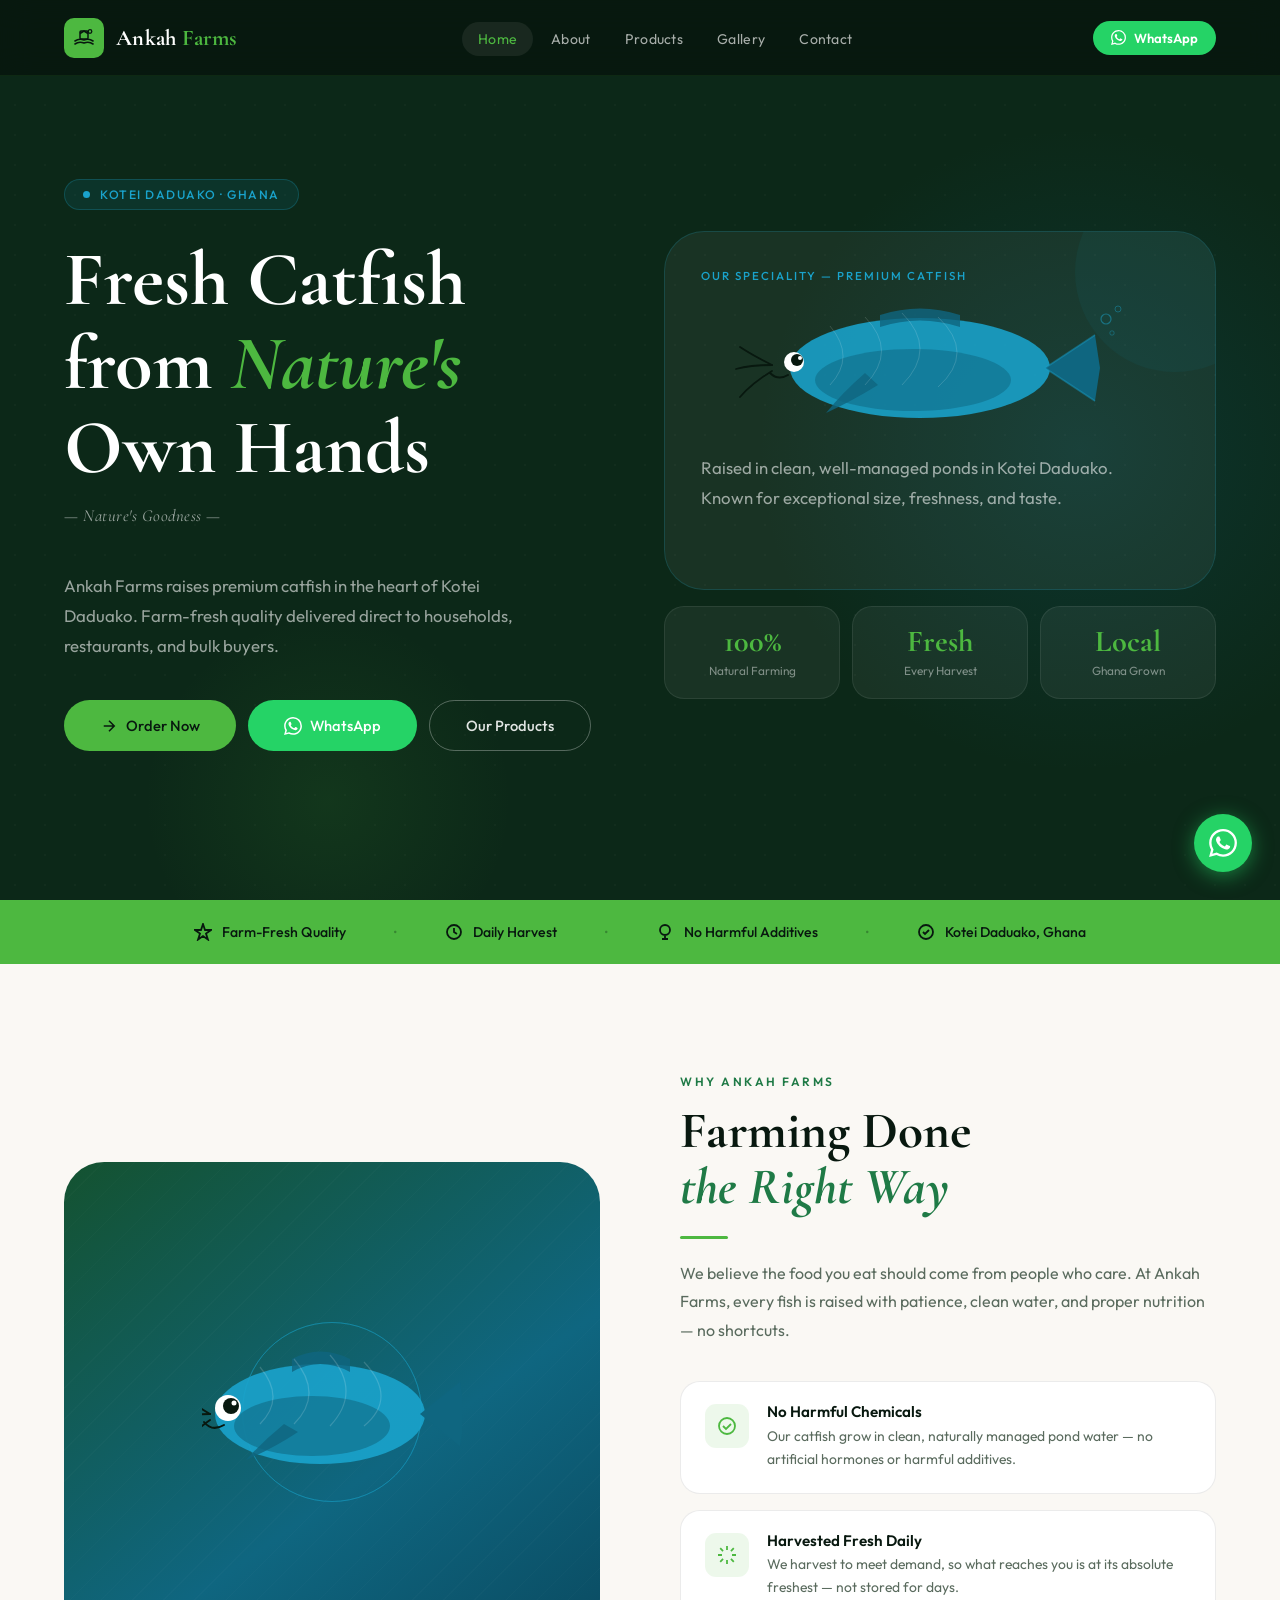
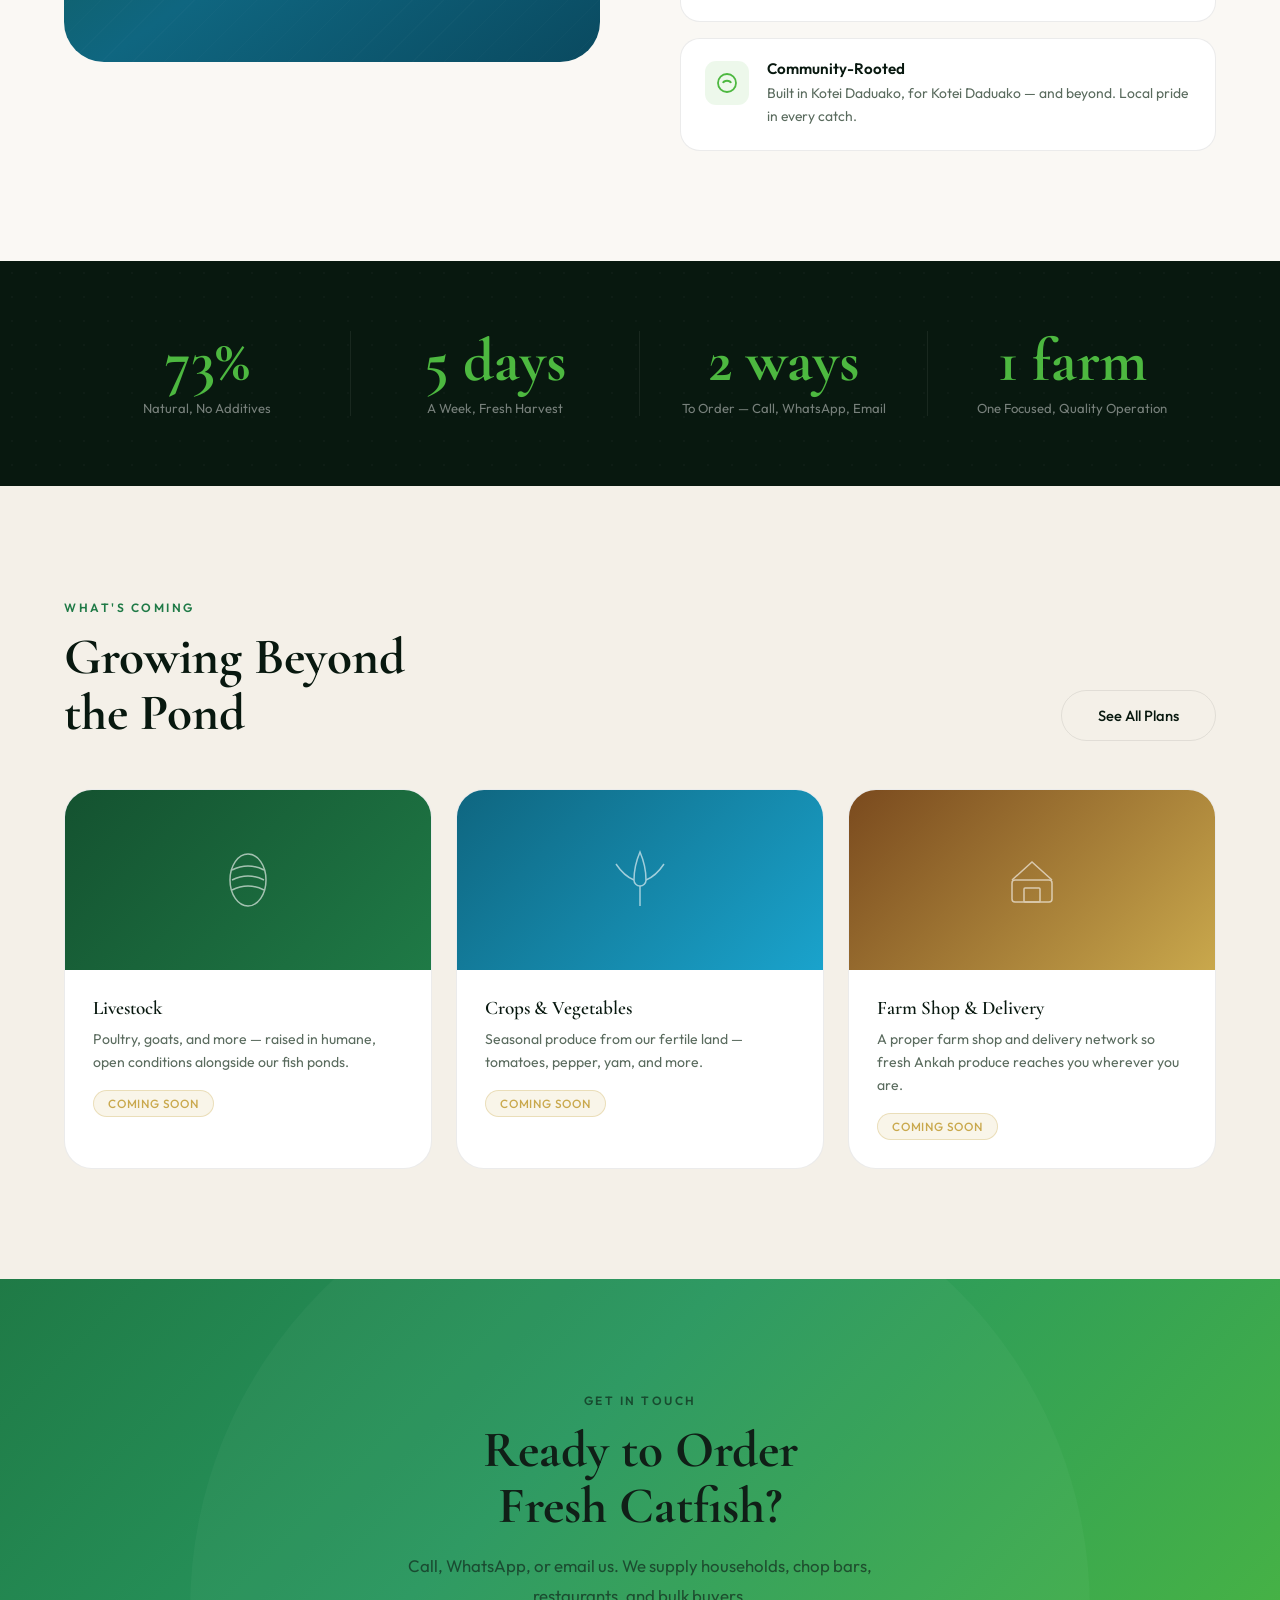
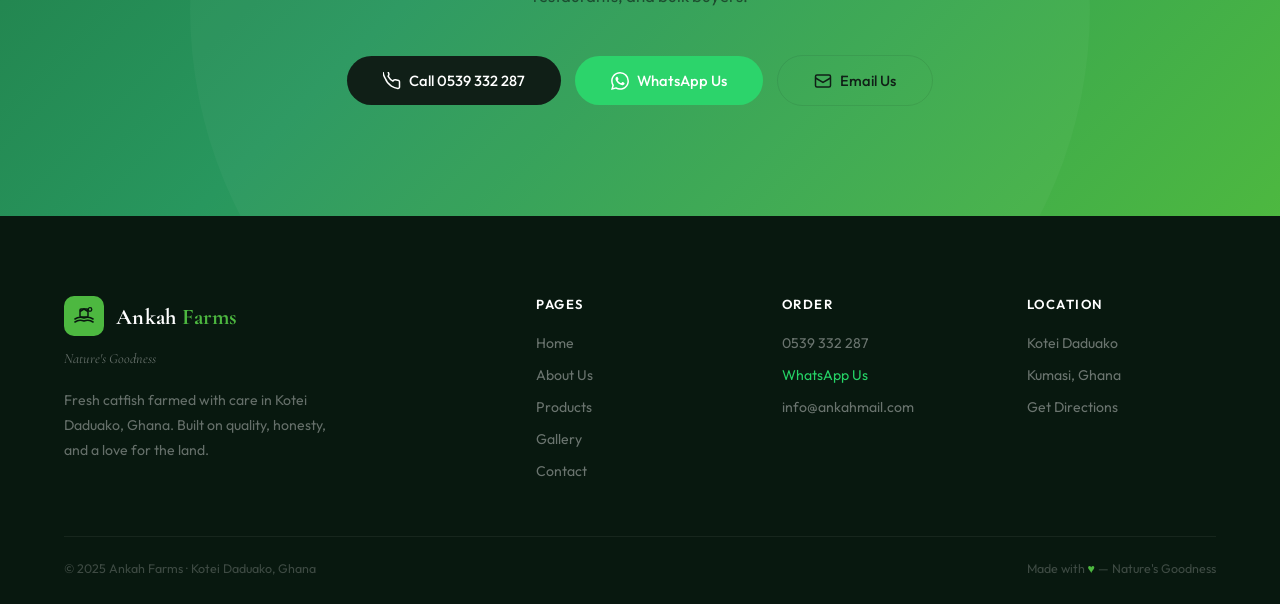
==== commit 18049030: "Add goodwill value" ====
--- a/index.html
+++ b/index.html
@@ -1,599 +1,1360 @@
 <!DOCTYPE html>
 <html lang="en">
-<head>
-<meta charset="UTF-8">
-<meta name="viewport" content="width=device-width, initial-scale=1.0">
-<title>Ankah Farms – Nature's Goodness | Fresh Catfish, Kotei Daduako Ghana</title>
-<meta name="description" content="Ankah Farms raises premium fresh catfish in Kotei Daduako, Ghana. Order direct from the farm — households, restaurants and bulk buyers welcome.">
-<meta property="og:title" content="Ankah Farms – Nature's Goodness">
-<meta property="og:description" content="Fresh catfish farmed with care in Kotei Daduako, Ghana.">
-<meta property="og:type" content="website">
-<link rel="stylesheet" href="style.css">
-<style>
-/* ── HOME-SPECIFIC ── */
-
-/* HERO */
-.hero {
-  min-height: 100vh;
-  background: var(--deep);
-  display: grid; grid-template-columns: 1fr 1fr;
-  align-items: center; padding: 110px 64px 80px;
-  position: relative; overflow: hidden; gap: 48px;
-}
-.hero-glow {
-  position: absolute; pointer-events: none;
-  border-radius: 50%;
-}
-.hero-glow-1 {
-  width: 700px; height: 700px;
-  background: radial-gradient(circle, rgba(15,102,128,0.22) 0%, transparent 65%);
-  right: -150px; top: 50%; transform: translateY(-50%);
-}
-.hero-glow-2 {
-  width: 400px; height: 400px;
-  background: radial-gradient(circle, rgba(77,184,64,0.1) 0%, transparent 65%);
-  left: 10%; bottom: -100px;
-}
-.hero::after {
-  content: ''; position: absolute; inset: 0; pointer-events: none;
-  background-image: radial-gradient(rgba(255,255,255,0.025) 1px, transparent 1px);
-  background-size: 30px 30px;
-}
-
-.hero-left { position: relative; z-index: 3; }
-.hero-left .anim-up   { animation-delay: 0.05s; }
-.hero-left .anim-up-d1 { animation-delay: 0.15s; }
-.hero-left .anim-up-d2 { animation-delay: 0.28s; }
-.hero-left .anim-up-d3 { animation-delay: 0.42s; }
-
-.hero-eyebrow {
-  display: inline-flex; align-items: center; gap: 10px;
-  background: rgba(26,163,204,0.1); border: 1px solid rgba(26,163,204,0.25);
-  padding: 7px 18px; border-radius: 100px; margin-bottom: 28px;
-}
-.hero-eyebrow span { color: var(--aqua); font-size: 0.76rem; letter-spacing: 1.5px; text-transform: uppercase; font-weight: 500; }
-.hero-dot { width: 7px; height: 7px; background: var(--aqua); border-radius: 50%; animation: pulse 2.2s infinite; }
-
-.hero h1 { color: #fff; margin-bottom: 10px; }
-.hero h1 .ital { font-style: italic; color: var(--lime); }
-
-.hero-sub {
-  font-family: 'Cormorant Garamond', serif; font-style: italic;
-  color: var(--aqua); font-size: 1.15rem; letter-spacing: 0.5px; margin-bottom: 20px;
-}
-
-.hero p {
-  color: rgba(255,255,255,0.58); font-size: 1.05rem; line-height: 1.78;
-  max-width: 460px; margin-bottom: 40px;
-}
-
-.hero-btns { display: flex; gap: 12px; flex-wrap: wrap; }
-
-/* hero right panel */
-.hero-right {
-  position: relative; z-index: 3;
-  display: flex; flex-direction: column; gap: 16px;
-  animation: slideLeft 0.9s 0.3s ease both;
-}
-
-.fish-showcase {
-  background: rgba(255,255,255,0.055);
-  border: 1px solid rgba(26,163,204,0.2);
-  border-radius: var(--r-xl); padding: 36px;
-  backdrop-filter: blur(12px); position: relative; overflow: hidden;
-}
-.fish-showcase::before {
-  content: ''; position: absolute; top: -60px; right: -60px;
-  width: 200px; height: 200px; border-radius: 50%;
-  background: rgba(26,163,204,0.06);
-}
-.fish-showcase-label {
-  color: var(--aqua); font-size: 0.72rem; letter-spacing: 2px;
-  text-transform: uppercase; font-weight: 500; margin-bottom: 18px;
-}
-/* catfish SVG */
-.catfish-svg { width: 100%; height: 130px; }
-.fish-desc { color: rgba(255,255,255,0.52); font-size: 0.87rem; line-height: 1.65; margin-top: 18px; }
-
-.hero-stats { display: grid; grid-template-columns: repeat(3,1fr); gap: 12px; }
-.hero-stat {
-  background: rgba(255,255,255,0.055);
-  border: 1px solid rgba(255,255,255,0.08);
-  border-radius: var(--r-md); padding: 20px 18px;
-  backdrop-filter: blur(8px); text-align: center;
-}
-.hero-stat-val {
-  font-family: 'Cormorant Garamond', serif; font-size: 1.9rem; font-weight: 700;
-  color: var(--lime); line-height: 1;
-}
-.hero-stat-lbl { color: rgba(255,255,255,0.45); font-size: 0.74rem; margin-top: 5px; }
-
-/* INTRO STRIP */
-.intro-strip {
-  background: var(--lime); padding: 20px 64px;
-  display: flex; align-items: center; justify-content: center; gap: 48px; flex-wrap: wrap;
-  overflow: hidden;
-}
-.intro-strip-item {
-  display: flex; align-items: center; gap: 10px;
-  color: var(--ink); font-size: 0.88rem; font-weight: 500;
-}
-.intro-strip-item svg { width: 18px; height: 18px; flex-shrink: 0; }
-.intro-strip-sep { color: rgba(8,24,15,0.3); font-size: 1.2rem; }
-
-/* WHY SECTION */
-.why { background: var(--offwhite); }
-.why-grid { display: grid; grid-template-columns: 1fr 1fr; gap: 80px; align-items: center; }
-.why-visual {
-  background: linear-gradient(145deg, var(--forest) 0%, var(--water) 60%, #0a4a60 100%);
-  border-radius: var(--r-xl); height: 500px;
-  display: flex; align-items: center; justify-content: center;
-  position: relative; overflow: hidden;
-}
-.why-visual::before {
-  content: ''; position: absolute; inset: 0;
-  background: repeating-linear-gradient(-45deg,
-    rgba(255,255,255,0.015) 0, rgba(255,255,255,0.015) 1px,
-    transparent 1px, transparent 22px);
-}
-/* ripple rings */
-.ripple-ring {
-  position: absolute; border-radius: 50%;
-  border: 1px solid rgba(26,163,204,0.25);
-}
-.ripple-ring:nth-child(1) { width: 180px; height: 180px; animation: ripple 3s 0s infinite; }
-.ripple-ring:nth-child(2) { width: 180px; height: 180px; animation: ripple 3s 1s infinite; }
-.ripple-ring:nth-child(3) { width: 180px; height: 180px; animation: ripple 3s 2s infinite; }
-
-.big-fish { width: 260px; height: 150px; position: relative; z-index: 2; animation: swim 4.5s ease-in-out infinite; }
-
-.why-text .section-tag { display: block; }
-.why-features { display: flex; flex-direction: column; gap: 16px; margin-top: 36px; }
-.why-feature {
-  display: flex; gap: 18px; align-items: flex-start;
-  padding: 22px 24px; border-radius: var(--r-md);
-  background: #fff; border: 1px solid var(--border);
-  transition: border-color 0.3s, box-shadow 0.3s;
-}
-.why-feature:hover { border-color: rgba(77,184,64,0.3); box-shadow: 0 4px 20px rgba(77,184,64,0.08); }
-.why-feature-icon {
-  width: 44px; height: 44px; border-radius: 11px; flex-shrink: 0;
-  display: flex; align-items: center; justify-content: center;
-  background: rgba(77,184,64,0.1);
-}
-.why-feature-icon svg { width: 22px; height: 22px; }
-.why-feature h4 { font-family: 'Outfit', sans-serif; font-size: 0.95rem; font-weight: 600; margin-bottom: 4px; color: var(--ink); }
-.why-feature p { font-size: 0.87rem; line-height: 1.65; }
-
-/* STATS BAR */
-.stats-bar {
-  background: var(--ink); padding: 70px 64px;
-  display: grid; grid-template-columns: repeat(4,1fr); gap: 1px;
-  position: relative;
-}
-.stats-bar::before {
-  content: ''; position: absolute; inset: 0; pointer-events: none;
-  background-image: radial-gradient(rgba(255,255,255,0.025) 1px, transparent 1px);
-  background-size: 24px 24px;
-}
-.stat-item {
-  text-align: center; padding: 0 32px;
-  border-right: 1px solid rgba(255,255,255,0.07);
-  position: relative; z-index: 1;
-}
-.stat-item:last-child { border-right: none; }
-.stat-item .num {
-  font-family: 'Cormorant Garamond', serif; font-size: 3.8rem; font-weight: 700;
-  color: var(--lime); line-height: 1; display: block;
-}
-.stat-item .lbl { color: rgba(255,255,255,0.45); font-size: 0.82rem; margin-top: 8px; }
-
-/* FUTURE TEASER */
-.future-teaser { background: var(--cream); }
-.future-header { display: flex; align-items: flex-end; justify-content: space-between; margin-bottom: 48px; }
-.future-cards { display: grid; grid-template-columns: repeat(3,1fr); gap: 24px; }
-.future-card {
-  border-radius: var(--r-lg); overflow: hidden;
-  background: #fff; border: 1px solid var(--border);
-  transition: transform 0.3s, box-shadow 0.3s;
-}
-.future-card:hover { transform: translateY(-6px); box-shadow: var(--shadow-lg); }
-.future-card-header {
-  height: 180px; display: flex; align-items: center; justify-content: center;
-  position: relative; overflow: hidden;
-}
-.future-card:nth-child(1) .future-card-header { background: linear-gradient(135deg, var(--forest), var(--leaf)); }
-.future-card:nth-child(2) .future-card-header { background: linear-gradient(135deg, var(--water), var(--aqua)); }
-.future-card:nth-child(3) .future-card-header { background: linear-gradient(135deg, #7a4a1e, var(--gold)); }
-.future-card-header svg { width: 72px; height: 72px; opacity: 0.6; }
-.future-card-body { padding: 28px; }
-.future-card-body h3 { font-size: 1.2rem; margin-bottom: 8px; }
-.future-card-body p { font-size: 0.88rem; line-height: 1.65; }
-.future-card-body .chip { margin-top: 16px; }
-
-/* HOME CTA */
-.home-cta {
-  background: linear-gradient(135deg, var(--leaf) 0%, #28975e 40%, var(--lime) 100%);
-  padding: 110px 64px; text-align: center; position: relative; overflow: hidden;
-}
-.home-cta::before {
-  content: ''; position: absolute; top: -120px; left: 50%; transform: translateX(-50%);
-  width: 900px; height: 900px; border-radius: 50%;
-  background: rgba(255,255,255,0.03); pointer-events: none;
-}
-.home-cta h2 { color: var(--ink); margin-bottom: 16px; }
-.home-cta p { color: rgba(8,24,15,0.65); font-size: 1.05rem; max-width: 480px; margin: 0 auto 44px; }
-.home-cta-btns { display: flex; align-items: center; justify-content: center; gap: 14px; flex-wrap: wrap; }
-
-/* ── RESPONSIVE HOME ── */
-@media (max-width: 1024px) {
-  .hero { grid-template-columns: 1fr; padding-top: 130px; }
-  .hero-right { max-width: 480px; }
-  .why-grid { grid-template-columns: 1fr; gap: 48px; }
-  .stats-bar { grid-template-columns: repeat(2,1fr); gap: 1px; }
-  .stat-item { padding: 32px; border-bottom: 1px solid rgba(255,255,255,0.07); }
-  .future-cards { grid-template-columns: 1fr; max-width: 420px; }
-  .future-header { flex-direction: column; align-items: flex-start; gap: 16px; }
-}
-@media (max-width: 768px) {
-  .intro-strip { padding: 18px 24px; gap: 16px; }
-  .intro-strip-sep { display: none; }
-  .stats-bar { grid-template-columns: 1fr 1fr; padding: 48px 24px; }
-  .home-cta { padding: 72px 24px; }
-}
-</style>
-</head>
-<body>
-
-<!-- ── NAVIGATION ── -->
-<nav class="nav" id="nav">
-  <a href="index.html" class="nav-logo">
-    <div class="nav-logo-mark">
-      <svg viewBox="0 0 24 24" fill="none" xmlns="http://www.w3.org/2000/svg">
-        <path d="M3 15 Q7 12 12 14 Q17 12 21 15" stroke="#08180f" stroke-width="1.6" stroke-linecap="round" fill="none"/>
-        <path d="M3 18 Q7 15 12 17 Q17 15 21 18" stroke="#08180f" stroke-width="1.6" stroke-linecap="round" fill="none"/>
-        <rect x="8" y="5" width="8" height="8" rx="1" stroke="#08180f" stroke-width="1.5" fill="none"/>
-        <path d="M8 7.5L12 5L16 7.5" stroke="#08180f" stroke-width="1.5" stroke-linejoin="round" fill="none"/>
-        <circle cx="18" cy="5.5" r="1.8" stroke="#08180f" stroke-width="1.3" fill="none"/>
-      </svg>
-    </div>
-    <span class="nav-logo-text">Ankah <span>Farms</span></span>
-  </a>
-  <ul class="nav-links">
-    <li><a href="index.html" class="active">Home</a></li>
-    <li><a href="about.html">About</a></li>
-    <li><a href="products.html">Products</a></li>
-    <li><a href="gallery.html">Gallery</a></li>
-    <li><a href="contact.html">Contact</a></li>
-  </ul>
-  <div class="nav-actions">
-    <a href="https://wa.me/233539332287" target="_blank" class="nav-wa">
-      <svg viewBox="0 0 24 24" fill="currentColor"><path d="M17.472 14.382c-.297-.149-1.758-.867-2.03-.967-.273-.099-.471-.148-.67.15-.197.297-.767.966-.94 1.164-.173.199-.347.223-.644.075-.297-.15-1.255-.463-2.39-1.475-.883-.788-1.48-1.761-1.653-2.059-.173-.297-.018-.458.13-.606.134-.133.298-.347.446-.52.149-.174.198-.298.298-.497.099-.198.05-.371-.025-.52-.075-.149-.669-1.612-.916-2.207-.242-.579-.487-.5-.669-.51-.173-.008-.371-.01-.57-.01-.198 0-.52.074-.792.372-.272.297-1.04 1.016-1.04 2.479 0 1.462 1.065 2.875 1.213 3.074.149.198 2.096 3.2 5.077 4.487.709.306 1.262.489 1.694.625.712.227 1.36.195 1.871.118.571-.085 1.758-.719 2.006-1.413.248-.694.248-1.289.173-1.413-.074-.124-.272-.198-.57-.347m-5.421 7.403h-.004a9.87 9.87 0 01-5.031-1.378l-.361-.214-3.741.982.998-3.648-.235-.374a9.86 9.86 0 01-1.51-5.26c.001-5.45 4.436-9.884 9.888-9.884 2.64 0 5.122 1.03 6.988 2.898a9.825 9.825 0 012.893 6.994c-.003 5.45-4.437 9.884-9.885 9.884m8.413-18.297A11.815 11.815 0 0012.05 0C5.495 0 .16 5.335.157 11.892c0 2.096.547 4.142 1.588 5.945L.057 24l6.305-1.654a11.882 11.882 0 005.683 1.448h.005c6.554 0 11.89-5.335 11.893-11.893a11.821 11.821 0 00-3.48-8.413z"/></svg>
-      WhatsApp
-    </a>
-    <button class="nav-toggle" id="navToggle" aria-label="Menu">
-      <span></span><span></span><span></span>
-    </button>
-  </div>
-</nav>
-
-<!-- ── MOBILE MENU ── -->
-<div class="mobile-menu" id="mobileMenu">
-  <button class="mobile-menu-close" id="mobileClose">×</button>
-  <a href="index.html">Home</a>
-  <a href="about.html">About</a>
-  <a href="products.html">Products</a>
-  <a href="gallery.html">Gallery</a>
-  <a href="contact.html">Contact</a>
-  <a href="https://wa.me/233539332287" target="_blank" style="color:#25d366">WhatsApp Us</a>
-</div>
-
-<!-- ── HERO ── -->
-<section class="hero">
-  <div class="hero-glow hero-glow-1"></div>
-  <div class="hero-glow hero-glow-2"></div>
-
-  <div class="hero-left">
-    <div class="hero-eyebrow anim-up">
-      <div class="hero-dot"></div>
-      <span>Kotei Daduako · Ghana</span>
-    </div>
-    <h1 class="anim-up-d1">Fresh Catfish<br/>from <span class="ital">Nature's</span><br/>Own Hands</h1>
-    <p class="hero-sub anim-up-d2">— Nature's Goodness —</p>
-    <p class="anim-up-d2">Ankah Farms raises premium catfish in the heart of Kotei Daduako. Farm-fresh quality delivered direct to households, restaurants, and bulk buyers.</p>
-    <div class="hero-btns anim-up-d3">
-      <a href="contact.html" class="btn btn-primary">
-        <svg viewBox="0 0 24 24" fill="none" stroke="currentColor" stroke-width="2"><path d="M5 12h14M12 5l7 7-7 7"/></svg>
-        Order Now
-      </a>
-      <a href="https://wa.me/233539332287" target="_blank" class="btn btn-wa">
-        <svg viewBox="0 0 24 24" fill="currentColor"><path d="M17.472 14.382c-.297-.149-1.758-.867-2.03-.967-.273-.099-.471-.148-.67.15-.197.297-.767.966-.94 1.164-.173.199-.347.223-.644.075-.297-.15-1.255-.463-2.39-1.475-.883-.788-1.48-1.761-1.653-2.059-.173-.297-.018-.458.13-.606.134-.133.298-.347.446-.52.149-.174.198-.298.298-.497.099-.198.05-.371-.025-.52-.075-.149-.669-1.612-.916-2.207-.242-.579-.487-.5-.669-.51-.173-.008-.371-.01-.57-.01-.198 0-.52.074-.792.372-.272.297-1.04 1.016-1.04 2.479 0 1.462 1.065 2.875 1.213 3.074.149.198 2.096 3.2 5.077 4.487.709.306 1.262.489 1.694.625.712.227 1.36.195 1.871.118.571-.085 1.758-.719 2.006-1.413.248-.694.248-1.289.173-1.413-.074-.124-.272-.198-.57-.347m-5.421 7.403h-.004a9.87 9.87 0 01-5.031-1.378l-.361-.214-3.741.982.998-3.648-.235-.374a9.86 9.86 0 01-1.51-5.26c.001-5.45 4.436-9.884 9.888-9.884 2.64 0 5.122 1.03 6.988 2.898a9.825 9.825 0 012.893 6.994c-.003 5.45-4.437 9.884-9.885 9.884m8.413-18.297A11.815 11.815 0 0012.05 0C5.495 0 .16 5.335.157 11.892c0 2.096.547 4.142 1.588 5.945L.057 24l6.305-1.654a11.882 11.882 0 005.683 1.448h.005c6.554 0 11.89-5.335 11.893-11.893a11.821 11.821 0 00-3.48-8.413z"/></svg>
-        WhatsApp
-      </a>
-      <a href="products.html" class="btn btn-outline-white">Our Products</a>
-    </div>
-  </div>
-
-  <div class="hero-right">
-    <div class="fish-showcase">
-      <div class="fish-showcase-label">Our Speciality — Premium Catfish</div>
-      <svg class="catfish-svg" viewBox="0 0 380 130" fill="none" xmlns="http://www.w3.org/2000/svg">
-        <ellipse cx="170" cy="67" rx="130" ry="50" fill="#1aa3cc" opacity="0.88"/>
-        <ellipse cx="163" cy="79" rx="98" ry="31" fill="#0f6680" opacity="0.5"/>
-        <path d="M295 67 L345 34 L350 67 L345 100 Z" fill="#0f6680"/>
-        <path d="M295 67 L345 34" stroke="#1aa3cc" stroke-width="1.5" opacity="0.45"/>
-        <path d="M295 67 L345 100" stroke="#1aa3cc" stroke-width="1.5" opacity="0.45"/>
-        <path d="M130 14 Q170 1 210 14 L210 26 Q170 13 130 26 Z" fill="#0f6680" opacity="0.8"/>
-        <path d="M115 72 Q92 92 76 112 Q102 100 128 84 Z" fill="#0f6680" opacity="0.8"/>
-        <circle cx="44" cy="61" r="10" fill="#fff"/>
-        <circle cx="47" cy="59" r="6" fill="#08180f"/>
-        <circle cx="50" cy="57" r="2" fill="#fff"/>
-        <path d="M20 72 Q28 80 38 74" stroke="#08180f" stroke-width="2" fill="none" stroke-linecap="round"/>
-        <path d="M22 64 Q2 54 -10 46" stroke="#08180f" stroke-width="1.8" stroke-linecap="round" fill="none"/>
-        <path d="M22 64 Q0 64 -14 68" stroke="#08180f" stroke-width="1.8" stroke-linecap="round" fill="none"/>
-        <path d="M22 70 Q2 82 -10 96" stroke="#08180f" stroke-width="1.8" stroke-linecap="round" fill="none"/>
-        <path d="M80 25 Q106 56 80 84" stroke="#fff" stroke-width="1" opacity="0.15" fill="none"/>
-        <path d="M115 16 Q148 50 115 84" stroke="#fff" stroke-width="1" opacity="0.15" fill="none"/>
-        <path d="M152 12 Q188 48 152 84" stroke="#fff" stroke-width="1" opacity="0.15" fill="none"/>
-        <path d="M188 16 Q226 52 188 86" stroke="#fff" stroke-width="1" opacity="0.15" fill="none"/>
-        <circle cx="356" cy="18" r="5" stroke="#1aa3cc" stroke-width="1.2" fill="none" opacity="0.5"/>
-        <circle cx="368" cy="8"  r="3" stroke="#1aa3cc" stroke-width="1"   fill="none" opacity="0.4"/>
-        <circle cx="362" cy="32" r="2.2" stroke="#1aa3cc" stroke-width="1" fill="none" opacity="0.35"/>
-      </svg>
-      <p class="fish-desc">Raised in clean, well-managed ponds in Kotei Daduako. Known for exceptional size, freshness, and taste.</p>
-    </div>
-    <div class="hero-stats">
-      <div class="hero-stat">
-        <div class="hero-stat-val">100%</div>
-        <div class="hero-stat-lbl">Natural Farming</div>
-      </div>
-      <div class="hero-stat">
-        <div class="hero-stat-val">Fresh</div>
-        <div class="hero-stat-lbl">Every Harvest</div>
-      </div>
-      <div class="hero-stat">
-        <div class="hero-stat-val">Local</div>
-        <div class="hero-stat-lbl">Ghana Grown</div>
-      </div>
-    </div>
-  </div>
-</section>
-
-<!-- ── INTRO STRIP ── -->
-<div class="intro-strip">
-  <div class="intro-strip-item">
-    <svg viewBox="0 0 18 18" fill="none" stroke="currentColor" stroke-width="1.8"><path d="M9 1l2 6h6l-5 3.6 1.9 5.9L9 13l-4.9 3.5L6 10.6 1 7h6z"/></svg>
-    Farm-Fresh Quality
-  </div>
-  <span class="intro-strip-sep">·</span>
-  <div class="intro-strip-item">
-    <svg viewBox="0 0 18 18" fill="none" stroke="currentColor" stroke-width="1.8"><circle cx="9" cy="9" r="7"/><path d="M9 5v4l3 2"/></svg>
-    Daily Harvest
-  </div>
-  <span class="intro-strip-sep">·</span>
-  <div class="intro-strip-item">
-    <svg viewBox="0 0 18 18" fill="none" stroke="currentColor" stroke-width="1.8"><path d="M9 2a5 5 0 010 10A5 5 0 019 2zM9 12v4M6 16h6"/></svg>
-    No Harmful Additives
-  </div>
-  <span class="intro-strip-sep">·</span>
-  <div class="intro-strip-item">
-    <svg viewBox="0 0 18 18" fill="none" stroke="currentColor" stroke-width="1.8"><path d="M2 9c0-3.9 3.1-7 7-7s7 3.1 7 7-3.1 7-7 7-7-3.1-7-7z"/><path d="M6 9l2 2 4-4"/></svg>
-    Kotei Daduako, Ghana
-  </div>
-</div>
-
-<!-- ── WHY ANKAH FARMS ── -->
-<section class="why section">
-  <div class="why-grid">
-    <div class="why-visual" data-aos>
-      <div class="ripple-ring"></div>
-      <div class="ripple-ring"></div>
-      <div class="ripple-ring"></div>
-      <svg class="big-fish" viewBox="0 0 260 140" fill="none" xmlns="http://www.w3.org/2000/svg">
-        <ellipse cx="118" cy="72" rx="105" ry="50" fill="#1aa3cc" opacity="0.9"/>
-        <ellipse cx="110" cy="84" rx="78" ry="30" fill="#0f6680" opacity="0.55"/>
-        <path d="M218 72 L258 40 L263 72 L258 104 Z" fill="#0f6680"/>
-        <path d="M90 17 Q118 2 148 17 L148 30 Q118 14 90 30 Z" fill="#0f6680" opacity="0.8"/>
-        <path d="M82 82 Q60 100 44 118 Q72 106 96 90 Z" fill="#0f6680" opacity="0.8"/>
-        <circle cx="26" cy="66" r="13" fill="#fff"/>
-        <circle cx="29" cy="64" r="8" fill="#08180f"/>
-        <circle cx="32" cy="61" r="2.5" fill="#fff"/>
-        <path d="M2 80 Q10 90 22 83" stroke="#08180f" stroke-width="2" fill="none" stroke-linecap="round"/>
-        <path d="M8 72 Q-12 60 -24 50" stroke="#08180f" stroke-width="2" stroke-linecap="round" fill="none"/>
-        <path d="M8 72 Q-14 72 -28 76" stroke="#08180f" stroke-width="2" stroke-linecap="round" fill="none"/>
-        <path d="M8 78 Q-12 92 -24 108" stroke="#08180f" stroke-width="2" stroke-linecap="round" fill="none"/>
-        <path d="M58 25 Q84 56 58 82" stroke="#fff" stroke-width="1.2" opacity="0.16" fill="none"/>
-        <path d="M92 17 Q122 52 92 82" stroke="#fff" stroke-width="1.2" opacity="0.16" fill="none"/>
-        <path d="M128 13 Q160 50 128 84" stroke="#fff" stroke-width="1.2" opacity="0.16" fill="none"/>
-        <path d="M162 20 Q196 56 162 84" stroke="#fff" stroke-width="1.2" opacity="0.16" fill="none"/>
-      </svg>
-    </div>
-    <div class="why-text" data-aos>
-      <span class="section-tag">Why Ankah Farms</span>
-      <h2>Farming Done<br/><em style="font-style:italic;color:var(--leaf)">the Right Way</em></h2>
-      <div class="divider"></div>
-      <p>We believe the food you eat should come from people who care. At Ankah Farms, every fish is raised with patience, clean water, and proper nutrition — no shortcuts.</p>
-      <div class="why-features">
-        <div class="why-feature">
-          <div class="why-feature-icon">
-            <svg viewBox="0 0 22 22" fill="none" stroke="#4db840" stroke-width="1.8"><circle cx="11" cy="11" r="8"/><path d="M7 11l3 3 5-5"/></svg>
-          </div>
-          <div>
-            <h4>No Harmful Chemicals</h4>
-            <p>Our catfish grow in clean, naturally managed pond water — no artificial hormones or harmful additives.</p>
-          </div>
-        </div>
-        <div class="why-feature">
-          <div class="why-feature-icon">
-            <svg viewBox="0 0 22 22" fill="none" stroke="#4db840" stroke-width="1.8"><path d="M11 2v4M11 16v4M4.22 4.22l2.83 2.83M14.95 14.95l2.83 2.83M2 11h4M16 11h4M4.22 17.78l2.83-2.83M14.95 7.05l2.83-2.83"/></svg>
-          </div>
-          <div>
-            <h4>Harvested Fresh Daily</h4>
-            <p>We harvest to meet demand, so what reaches you is at its absolute freshest — not stored for days.</p>
-          </div>
-        </div>
-        <div class="why-feature">
-          <div class="why-feature-icon">
-            <svg viewBox="0 0 22 22" fill="none" stroke="#4db840" stroke-width="1.8"><path d="M11 2C6 2 2 6 2 11s4 9 9 9 9-4 9-9-4-9-9-9z"/><path d="M7 11c1-3 7-3 8 0"/></svg>
-          </div>
-          <div>
-            <h4>Community-Rooted</h4>
-            <p>Built in Kotei Daduako, for Kotei Daduako — and beyond. Local pride in every catch.</p>
-          </div>
-        </div>
-      </div>
-    </div>
-  </div>
-</section>
-
-<!-- ── STATS ── -->
-<div class="stats-bar">
-  <div class="stat-item">
-    <span class="num" data-count="100" data-suffix="%">0%</span>
-    <div class="lbl">Natural, No Additives</div>
-  </div>
-  <div class="stat-item">
-    <span class="num" data-count="7" data-suffix=" days">0 days</span>
-    <div class="lbl">A Week, Fresh Harvest</div>
-  </div>
-  <div class="stat-item">
-    <span class="num" data-count="3" data-suffix=" ways">0 ways</span>
-    <div class="lbl">To Order — Call, WhatsApp, Email</div>
-  </div>
-  <div class="stat-item">
-    <span class="num" data-count="1" data-suffix=" farm">0 farm</span>
-    <div class="lbl">One Focused, Quality Operation</div>
-  </div>
-</div>
-
-<!-- ── FUTURE TEASER ── -->
-<section class="future-teaser section">
-  <div class="future-header">
-    <div>
-      <span class="section-tag">What's Coming</span>
-      <h2>Growing Beyond<br/>the Pond</h2>
-    </div>
-    <a href="products.html" class="btn btn-outline">See All Plans</a>
-  </div>
-  <div class="future-cards">
-    <div class="future-card" data-aos>
-      <div class="future-card-header">
-        <svg viewBox="0 0 72 72" fill="none" stroke="#fff" stroke-width="1.5">
-          <ellipse cx="36" cy="36" rx="18" ry="26"/>
-          <path d="M20 26 Q36 18 52 26"/>
-          <path d="M20 36 Q36 28 52 36"/>
-          <path d="M20 46 Q36 38 52 46"/>
-        </svg>
-      </div>
-      <div class="future-card-body">
-        <h3>Livestock</h3>
-        <p>Poultry, goats, and more — raised in humane, open conditions alongside our fish ponds.</p>
-        <span class="chip chip-gold">Coming Soon</span>
-      </div>
-    </div>
-    <div class="future-card" data-aos>
-      <div class="future-card-header">
-        <svg viewBox="0 0 72 72" fill="none" stroke="#fff" stroke-width="1.5">
-          <path d="M36 8 Q30 22 30 36 A6 6 0 0 0 42 36 Q42 22 36 8Z"/>
-          <path d="M30 36 Q20 32 12 20"/>
-          <path d="M42 36 Q52 32 60 20"/>
-          <line x1="36" y1="42" x2="36" y2="62"/>
-        </svg>
-      </div>
-      <div class="future-card-body">
-        <h3>Crops & Vegetables</h3>
-        <p>Seasonal produce from our fertile land — tomatoes, pepper, yam, and more.</p>
-        <span class="chip chip-gold">Coming Soon</span>
-      </div>
-    </div>
-    <div class="future-card" data-aos>
-      <div class="future-card-header">
-        <svg viewBox="0 0 72 72" fill="none" stroke="#fff" stroke-width="1.5">
-          <rect x="16" y="36" width="40" height="22" rx="3"/>
-          <path d="M16 36 L36 18 L56 36"/>
-          <rect x="28" y="44" width="16" height="14" rx="1"/>
-        </svg>
-      </div>
-      <div class="future-card-body">
-        <h3>Farm Shop & Delivery</h3>
-        <p>A proper farm shop and delivery network so fresh Ankah produce reaches you wherever you are.</p>
-        <span class="chip chip-gold">Coming Soon</span>
-      </div>
-    </div>
-  </div>
-</section>
-
-<!-- ── HOME CTA ── -->
-<section class="home-cta">
-  <span class="section-tag" style="color:var(--ink);opacity:0.6">Get In Touch</span>
-  <h2>Ready to Order<br/>Fresh Catfish?</h2>
-  <p>Call, WhatsApp, or email us. We supply households, chop bars, restaurants, and bulk buyers.</p>
-  <div class="home-cta-btns">
-    <a href="tel:+233539332287" class="btn btn-dark">
-      <svg viewBox="0 0 24 24" fill="none" stroke="currentColor" stroke-width="2"><path d="M22 16.92v3a2 2 0 01-2.18 2 19.79 19.79 0 01-8.63-3.07A19.5 19.5 0 013.07 8.81a19.79 19.79 0 01-3.07-8.68 2 2 0 012-2.18h3a2 2 0 012 1.72c.127.96.361 1.903.7 2.81a2 2 0 01-.45 2.11L6.91 5.84a16 16 0 006.29 6.29l1.28-1.28a2 2 0 012.11-.45c.907.339 1.85.573 2.81.7A2 2 0 0122 12.92v4z"/></svg>
-      Call 0539 332 287
-    </a>
-    <a href="https://wa.me/233539332287" target="_blank" class="btn btn-wa">
-      <svg viewBox="0 0 24 24" fill="currentColor"><path d="M17.472 14.382c-.297-.149-1.758-.867-2.03-.967-.273-.099-.471-.148-.67.15-.197.297-.767.966-.94 1.164-.173.199-.347.223-.644.075-.297-.15-1.255-.463-2.39-1.475-.883-.788-1.48-1.761-1.653-2.059-.173-.297-.018-.458.13-.606.134-.133.298-.347.446-.52.149-.174.198-.298.298-.497.099-.198.05-.371-.025-.52-.075-.149-.669-1.612-.916-2.207-.242-.579-.487-.5-.669-.51-.173-.008-.371-.01-.57-.01-.198 0-.52.074-.792.372-.272.297-1.04 1.016-1.04 2.479 0 1.462 1.065 2.875 1.213 3.074.149.198 2.096 3.2 5.077 4.487.709.306 1.262.489 1.694.625.712.227 1.36.195 1.871.118.571-.085 1.758-.719 2.006-1.413.248-.694.248-1.289.173-1.413-.074-.124-.272-.198-.57-.347m-5.421 7.403h-.004a9.87 9.87 0 01-5.031-1.378l-.361-.214-3.741.982.998-3.648-.235-.374a9.86 9.86 0 01-1.51-5.26c.001-5.45 4.436-9.884 9.888-9.884 2.64 0 5.122 1.03 6.988 2.898a9.825 9.825 0 012.893 6.994c-.003 5.45-4.437 9.884-9.885 9.884m8.413-18.297A11.815 11.815 0 0012.05 0C5.495 0 .16 5.335.157 11.892c0 2.096.547 4.142 1.588 5.945L.057 24l6.305-1.654a11.882 11.882 0 005.683 1.448h.005c6.554 0 11.89-5.335 11.893-11.893a11.821 11.821 0 00-3.48-8.413z"/></svg>
-      WhatsApp Us
-    </a>
-    <a href="mailto:info@ankahmail.com" class="btn btn-outline">
-      <svg viewBox="0 0 24 24" fill="none" stroke="currentColor" stroke-width="2"><rect x="2" y="4" width="20" height="16" rx="2"/><path d="M2 8l10 6 10-6"/></svg>
-      Email Us
-    </a>
-  </div>
-</section>
-
-<!-- ── FOOTER ── -->
-<footer class="footer">
-  <div class="footer-grid">
-    <div class="footer-brand">
-      <a href="index.html" class="nav-logo" style="text-decoration:none">
-        <div class="nav-logo-mark"><svg viewBox="0 0 24 24" fill="none"><path d="M3 15 Q7 12 12 14 Q17 12 21 15" stroke="#08180f" stroke-width="1.6" stroke-linecap="round" fill="none"/><path d="M3 18 Q7 15 12 17 Q17 15 21 18" stroke="#08180f" stroke-width="1.6" stroke-linecap="round" fill="none"/><rect x="8" y="5" width="8" height="8" rx="1" stroke="#08180f" stroke-width="1.5" fill="none"/><path d="M8 7.5L12 5L16 7.5" stroke="#08180f" stroke-width="1.5" fill="none"/><circle cx="18" cy="5.5" r="1.8" stroke="#08180f" stroke-width="1.3" fill="none"/></svg></div>
+  <head>
+    <meta charset="UTF-8" />
+    <meta name="viewport" content="width=device-width, initial-scale=1.0" />
+    <title>
+      Ankah Farms – Nature's Goodness | Fresh Catfish, Kotei Daduako Ghana
+    </title>
+    <meta
+      name="description"
+      content="Ankah Farms raises premium fresh catfish in Kotei Daduako, Ghana. Order direct from the farm — households, restaurants and bulk buyers welcome."
+    />
+    <meta property="og:title" content="Ankah Farms – Nature's Goodness" />
+    <meta
+      property="og:description"
+      content="Fresh catfish farmed with care in Kotei Daduako, Ghana."
+    />
+    <meta property="og:type" content="website" />
+    <link rel="stylesheet" href="style.css" />
+    <style>
+      /* ── HOME-SPECIFIC ── */
+
+      /* HERO */
+      .hero {
+        min-height: 100vh;
+        background: var(--deep);
+        display: grid;
+        grid-template-columns: 1fr 1fr;
+        align-items: center;
+        padding: 110px 64px 80px;
+        position: relative;
+        overflow: hidden;
+        gap: 48px;
+      }
+      .hero-glow {
+        position: absolute;
+        pointer-events: none;
+        border-radius: 50%;
+      }
+      .hero-glow-1 {
+        width: 700px;
+        height: 700px;
+        background: radial-gradient(
+          circle,
+          rgba(15, 102, 128, 0.22) 0%,
+          transparent 65%
+        );
+        right: -150px;
+        top: 50%;
+        transform: translateY(-50%);
+      }
+      .hero-glow-2 {
+        width: 400px;
+        height: 400px;
+        background: radial-gradient(
+          circle,
+          rgba(77, 184, 64, 0.1) 0%,
+          transparent 65%
+        );
+        left: 10%;
+        bottom: -100px;
+      }
+      .hero::after {
+        content: "";
+        position: absolute;
+        inset: 0;
+        pointer-events: none;
+        background-image: radial-gradient(
+          rgba(255, 255, 255, 0.025) 1px,
+          transparent 1px
+        );
+        background-size: 30px 30px;
+      }
+
+      .hero-left {
+        position: relative;
+        z-index: 3;
+      }
+      .hero-left .anim-up {
+        animation-delay: 0.05s;
+      }
+      .hero-left .anim-up-d1 {
+        animation-delay: 0.15s;
+      }
+      .hero-left .anim-up-d2 {
+        animation-delay: 0.28s;
+      }
+      .hero-left .anim-up-d3 {
+        animation-delay: 0.42s;
+      }
+
+      .hero-eyebrow {
+        display: inline-flex;
+        align-items: center;
+        gap: 10px;
+        background: rgba(26, 163, 204, 0.1);
+        border: 1px solid rgba(26, 163, 204, 0.25);
+        padding: 7px 18px;
+        border-radius: 100px;
+        margin-bottom: 28px;
+      }
+      .hero-eyebrow span {
+        color: var(--aqua);
+        font-size: 0.76rem;
+        letter-spacing: 1.5px;
+        text-transform: uppercase;
+        font-weight: 500;
+      }
+      .hero-dot {
+        width: 7px;
+        height: 7px;
+        background: var(--aqua);
+        border-radius: 50%;
+        animation: pulse 2.2s infinite;
+      }
+
+      .hero h1 {
+        color: #fff;
+        margin-bottom: 10px;
+      }
+      .hero h1 .ital {
+        font-style: italic;
+        color: var(--lime);
+      }
+
+      .hero-sub {
+        font-family: "Cormorant Garamond", serif;
+        font-style: italic;
+        color: var(--aqua);
+        font-size: 1.15rem;
+        letter-spacing: 0.5px;
+        margin-bottom: 20px;
+      }
+
+      .hero p {
+        color: rgba(255, 255, 255, 0.58);
+        font-size: 1.05rem;
+        line-height: 1.78;
+        max-width: 460px;
+        margin-bottom: 40px;
+      }
+
+      .hero-btns {
+        display: flex;
+        gap: 12px;
+        flex-wrap: wrap;
+      }
+
+      /* hero right panel */
+      .hero-right {
+        position: relative;
+        z-index: 3;
+        display: flex;
+        flex-direction: column;
+        gap: 16px;
+        animation: slideLeft 0.9s 0.3s ease both;
+      }
+
+      .fish-showcase {
+        background: rgba(255, 255, 255, 0.055);
+        border: 1px solid rgba(26, 163, 204, 0.2);
+        border-radius: var(--r-xl);
+        padding: 36px;
+        backdrop-filter: blur(12px);
+        position: relative;
+        overflow: hidden;
+      }
+      .fish-showcase::before {
+        content: "";
+        position: absolute;
+        top: -60px;
+        right: -60px;
+        width: 200px;
+        height: 200px;
+        border-radius: 50%;
+        background: rgba(26, 163, 204, 0.06);
+      }
+      .fish-showcase-label {
+        color: var(--aqua);
+        font-size: 0.72rem;
+        letter-spacing: 2px;
+        text-transform: uppercase;
+        font-weight: 500;
+        margin-bottom: 18px;
+      }
+      /* catfish SVG */
+      .catfish-svg {
+        width: 100%;
+        height: 130px;
+      }
+      .fish-desc {
+        color: rgba(255, 255, 255, 0.52);
+        font-size: 0.87rem;
+        line-height: 1.65;
+        margin-top: 18px;
+      }
+
+      .hero-stats {
+        display: grid;
+        grid-template-columns: repeat(3, 1fr);
+        gap: 12px;
+      }
+      .hero-stat {
+        background: rgba(255, 255, 255, 0.055);
+        border: 1px solid rgba(255, 255, 255, 0.08);
+        border-radius: var(--r-md);
+        padding: 20px 18px;
+        backdrop-filter: blur(8px);
+        text-align: center;
+      }
+      .hero-stat-val {
+        font-family: "Cormorant Garamond", serif;
+        font-size: 1.9rem;
+        font-weight: 700;
+        color: var(--lime);
+        line-height: 1;
+      }
+      .hero-stat-lbl {
+        color: rgba(255, 255, 255, 0.45);
+        font-size: 0.74rem;
+        margin-top: 5px;
+      }
+
+      /* INTRO STRIP */
+      .intro-strip {
+        background: var(--lime);
+        padding: 20px 64px;
+        display: flex;
+        align-items: center;
+        justify-content: center;
+        gap: 48px;
+        flex-wrap: wrap;
+        overflow: hidden;
+      }
+      .intro-strip-item {
+        display: flex;
+        align-items: center;
+        gap: 10px;
+        color: var(--ink);
+        font-size: 0.88rem;
+        font-weight: 500;
+      }
+      .intro-strip-item svg {
+        width: 18px;
+        height: 18px;
+        flex-shrink: 0;
+      }
+      .intro-strip-sep {
+        color: rgba(8, 24, 15, 0.3);
+        font-size: 1.2rem;
+      }
+
+      /* WHY SECTION */
+      .why {
+        background: var(--offwhite);
+      }
+      .why-grid {
+        display: grid;
+        grid-template-columns: 1fr 1fr;
+        gap: 80px;
+        align-items: center;
+      }
+      .why-visual {
+        background: linear-gradient(
+          145deg,
+          var(--forest) 0%,
+          var(--water) 60%,
+          #0a4a60 100%
+        );
+        border-radius: var(--r-xl);
+        height: 500px;
+        display: flex;
+        align-items: center;
+        justify-content: center;
+        position: relative;
+        overflow: hidden;
+      }
+      .why-visual::before {
+        content: "";
+        position: absolute;
+        inset: 0;
+        background: repeating-linear-gradient(
+          -45deg,
+          rgba(255, 255, 255, 0.015) 0,
+          rgba(255, 255, 255, 0.015) 1px,
+          transparent 1px,
+          transparent 22px
+        );
+      }
+      /* ripple rings */
+      .ripple-ring {
+        position: absolute;
+        border-radius: 50%;
+        border: 1px solid rgba(26, 163, 204, 0.25);
+      }
+      .ripple-ring:nth-child(1) {
+        width: 180px;
+        height: 180px;
+        animation: ripple 3s 0s infinite;
+      }
+      .ripple-ring:nth-child(2) {
+        width: 180px;
+        height: 180px;
+        animation: ripple 3s 1s infinite;
+      }
+      .ripple-ring:nth-child(3) {
+        width: 180px;
+        height: 180px;
+        animation: ripple 3s 2s infinite;
+      }
+
+      .big-fish {
+        width: 260px;
+        height: 150px;
+        position: relative;
+        z-index: 2;
+        animation: swim 4.5s ease-in-out infinite;
+      }
+
+      .why-text .section-tag {
+        display: block;
+      }
+      .why-features {
+        display: flex;
+        flex-direction: column;
+        gap: 16px;
+        margin-top: 36px;
+      }
+      .why-feature {
+        display: flex;
+        gap: 18px;
+        align-items: flex-start;
+        padding: 22px 24px;
+        border-radius: var(--r-md);
+        background: #fff;
+        border: 1px solid var(--border);
+        transition: border-color 0.3s, box-shadow 0.3s;
+      }
+      .why-feature:hover {
+        border-color: rgba(77, 184, 64, 0.3);
+        box-shadow: 0 4px 20px rgba(77, 184, 64, 0.08);
+      }
+      .why-feature-icon {
+        width: 44px;
+        height: 44px;
+        border-radius: 11px;
+        flex-shrink: 0;
+        display: flex;
+        align-items: center;
+        justify-content: center;
+        background: rgba(77, 184, 64, 0.1);
+      }
+      .why-feature-icon svg {
+        width: 22px;
+        height: 22px;
+      }
+      .why-feature h4 {
+        font-family: "Outfit", sans-serif;
+        font-size: 0.95rem;
+        font-weight: 600;
+        margin-bottom: 4px;
+        color: var(--ink);
+      }
+      .why-feature p {
+        font-size: 0.87rem;
+        line-height: 1.65;
+      }
+
+      /* STATS BAR */
+      .stats-bar {
+        background: var(--ink);
+        padding: 70px 64px;
+        display: grid;
+        grid-template-columns: repeat(4, 1fr);
+        gap: 1px;
+        position: relative;
+      }
+      .stats-bar::before {
+        content: "";
+        position: absolute;
+        inset: 0;
+        pointer-events: none;
+        background-image: radial-gradient(
+          rgba(255, 255, 255, 0.025) 1px,
+          transparent 1px
+        );
+        background-size: 24px 24px;
+      }
+      .stat-item {
+        text-align: center;
+        padding: 0 32px;
+        border-right: 1px solid rgba(255, 255, 255, 0.07);
+        position: relative;
+        z-index: 1;
+      }
+      .stat-item:last-child {
+        border-right: none;
+      }
+      .stat-item .num {
+        font-family: "Cormorant Garamond", serif;
+        font-size: 3.8rem;
+        font-weight: 700;
+        color: var(--lime);
+        line-height: 1;
+        display: block;
+      }
+      .stat-item .lbl {
+        color: rgba(255, 255, 255, 0.45);
+        font-size: 0.82rem;
+        margin-top: 8px;
+      }
+
+      /* FUTURE TEASER */
+      .future-teaser {
+        background: var(--cream);
+      }
+      .future-header {
+        display: flex;
+        align-items: flex-end;
+        justify-content: space-between;
+        margin-bottom: 48px;
+      }
+      .future-cards {
+        display: grid;
+        grid-template-columns: repeat(3, 1fr);
+        gap: 24px;
+      }
+      .future-card {
+        border-radius: var(--r-lg);
+        overflow: hidden;
+        background: #fff;
+        border: 1px solid var(--border);
+        transition: transform 0.3s, box-shadow 0.3s;
+      }
+      .future-card:hover {
+        transform: translateY(-6px);
+        box-shadow: var(--shadow-lg);
+      }
+      .future-card-header {
+        height: 180px;
+        display: flex;
+        align-items: center;
+        justify-content: center;
+        position: relative;
+        overflow: hidden;
+      }
+      .future-card:nth-child(1) .future-card-header {
+        background: linear-gradient(135deg, var(--forest), var(--leaf));
+      }
+      .future-card:nth-child(2) .future-card-header {
+        background: linear-gradient(135deg, var(--water), var(--aqua));
+      }
+      .future-card:nth-child(3) .future-card-header {
+        background: linear-gradient(135deg, #7a4a1e, var(--gold));
+      }
+      .future-card-header svg {
+        width: 72px;
+        height: 72px;
+        opacity: 0.6;
+      }
+      .future-card-body {
+        padding: 28px;
+      }
+      .future-card-body h3 {
+        font-size: 1.2rem;
+        margin-bottom: 8px;
+      }
+      .future-card-body p {
+        font-size: 0.88rem;
+        line-height: 1.65;
+      }
+      .future-card-body .chip {
+        margin-top: 16px;
+      }
+
+      /* HOME CTA */
+      .home-cta {
+        background: linear-gradient(
+          135deg,
+          var(--leaf) 0%,
+          #28975e 40%,
+          var(--lime) 100%
+        );
+        padding: 110px 64px;
+        text-align: center;
+        position: relative;
+        overflow: hidden;
+      }
+      .home-cta::before {
+        content: "";
+        position: absolute;
+        top: -120px;
+        left: 50%;
+        transform: translateX(-50%);
+        width: 900px;
+        height: 900px;
+        border-radius: 50%;
+        background: rgba(255, 255, 255, 0.03);
+        pointer-events: none;
+      }
+      .home-cta h2 {
+        color: var(--ink);
+        margin-bottom: 16px;
+      }
+      .home-cta p {
+        color: rgba(8, 24, 15, 0.65);
+        font-size: 1.05rem;
+        max-width: 480px;
+        margin: 0 auto 44px;
+      }
+      .home-cta-btns {
+        display: flex;
+        align-items: center;
+        justify-content: center;
+        gap: 14px;
+        flex-wrap: wrap;
+      }
+
+      /* ── RESPONSIVE HOME ── */
+      @media (max-width: 1024px) {
+        .hero {
+          grid-template-columns: 1fr;
+          padding-top: 130px;
+        }
+        .hero-right {
+          max-width: 480px;
+        }
+        .why-grid {
+          grid-template-columns: 1fr;
+          gap: 48px;
+        }
+        .stats-bar {
+          grid-template-columns: repeat(2, 1fr);
+          gap: 1px;
+        }
+        .stat-item {
+          padding: 32px;
+          border-bottom: 1px solid rgba(255, 255, 255, 0.07);
+        }
+        .future-cards {
+          grid-template-columns: 1fr;
+          max-width: 420px;
+        }
+        .future-header {
+          flex-direction: column;
+          align-items: flex-start;
+          gap: 16px;
+        }
+      }
+      @media (max-width: 768px) {
+        .intro-strip {
+          padding: 18px 24px;
+          gap: 16px;
+        }
+        .intro-strip-sep {
+          display: none;
+        }
+        .stats-bar {
+          grid-template-columns: 1fr 1fr;
+          padding: 48px 24px;
+        }
+        .home-cta {
+          padding: 72px 24px;
+        }
+      }
+    </style>
+  </head>
+  <body>
+    <!-- ── NAVIGATION ── -->
+    <nav class="nav" id="nav">
+      <a href="index.html" class="nav-logo">
+        <div class="nav-logo-mark">
+          <svg
+            viewBox="0 0 24 24"
+            fill="none"
+            xmlns="http://www.w3.org/2000/svg"
+          >
+            <path
+              d="M3 15 Q7 12 12 14 Q17 12 21 15"
+              stroke="#08180f"
+              stroke-width="1.6"
+              stroke-linecap="round"
+              fill="none"
+            />
+            <path
+              d="M3 18 Q7 15 12 17 Q17 15 21 18"
+              stroke="#08180f"
+              stroke-width="1.6"
+              stroke-linecap="round"
+              fill="none"
+            />
+            <rect
+              x="8"
+              y="5"
+              width="8"
+              height="8"
+              rx="1"
+              stroke="#08180f"
+              stroke-width="1.5"
+              fill="none"
+            />
+            <path
+              d="M8 7.5L12 5L16 7.5"
+              stroke="#08180f"
+              stroke-width="1.5"
+              stroke-linejoin="round"
+              fill="none"
+            />
+            <circle
+              cx="18"
+              cy="5.5"
+              r="1.8"
+              stroke="#08180f"
+              stroke-width="1.3"
+              fill="none"
+            />
+          </svg>
+        </div>
         <span class="nav-logo-text">Ankah <span>Farms</span></span>
       </a>
-      <p class="footer-brand-tagline">Nature's Goodness</p>
-      <p>Fresh catfish farmed with care in Kotei Daduako, Ghana. Built on quality, honesty, and a love for the land.</p>
-    </div>
-    <div class="footer-col">
-      <h5>Pages</h5>
-      <ul>
-        <li><a href="index.html">Home</a></li>
-        <li><a href="about.html">About Us</a></li>
+      <ul class="nav-links">
+        <li><a href="index.html" class="active">Home</a></li>
+        <li><a href="about.html">About</a></li>
         <li><a href="products.html">Products</a></li>
         <li><a href="gallery.html">Gallery</a></li>
         <li><a href="contact.html">Contact</a></li>
       </ul>
+      <div class="nav-actions">
+        <a href="https://wa.me/233539332287" target="_blank" class="nav-wa">
+          <svg viewBox="0 0 24 24" fill="currentColor">
+            <path
+              d="M17.472 14.382c-.297-.149-1.758-.867-2.03-.967-.273-.099-.471-.148-.67.15-.197.297-.767.966-.94 1.164-.173.199-.347.223-.644.075-.297-.15-1.255-.463-2.39-1.475-.883-.788-1.48-1.761-1.653-2.059-.173-.297-.018-.458.13-.606.134-.133.298-.347.446-.52.149-.174.198-.298.298-.497.099-.198.05-.371-.025-.52-.075-.149-.669-1.612-.916-2.207-.242-.579-.487-.5-.669-.51-.173-.008-.371-.01-.57-.01-.198 0-.52.074-.792.372-.272.297-1.04 1.016-1.04 2.479 0 1.462 1.065 2.875 1.213 3.074.149.198 2.096 3.2 5.077 4.487.709.306 1.262.489 1.694.625.712.227 1.36.195 1.871.118.571-.085 1.758-.719 2.006-1.413.248-.694.248-1.289.173-1.413-.074-.124-.272-.198-.57-.347m-5.421 7.403h-.004a9.87 9.87 0 01-5.031-1.378l-.361-.214-3.741.982.998-3.648-.235-.374a9.86 9.86 0 01-1.51-5.26c.001-5.45 4.436-9.884 9.888-9.884 2.64 0 5.122 1.03 6.988 2.898a9.825 9.825 0 012.893 6.994c-.003 5.45-4.437 9.884-9.885 9.884m8.413-18.297A11.815 11.815 0 0012.05 0C5.495 0 .16 5.335.157 11.892c0 2.096.547 4.142 1.588 5.945L.057 24l6.305-1.654a11.882 11.882 0 005.683 1.448h.005c6.554 0 11.89-5.335 11.893-11.893a11.821 11.821 0 00-3.48-8.413z"
+            />
+          </svg>
+          WhatsApp
+        </a>
+        <button class="nav-toggle" id="navToggle" aria-label="Menu">
+          <span></span><span></span><span></span>
+        </button>
+      </div>
+    </nav>
+
+    <!-- ── MOBILE MENU ── -->
+    <div class="mobile-menu" id="mobileMenu">
+      <button class="mobile-menu-close" id="mobileClose">×</button>
+      <a href="index.html">Home</a>
+      <a href="about.html">About</a>
+      <a href="products.html">Products</a>
+      <a href="gallery.html">Gallery</a>
+      <a href="contact.html">Contact</a>
+      <a
+        href="https://wa.me/233539332287"
+        target="_blank"
+        style="color: #25d366"
+        >WhatsApp Us</a
+      >
     </div>
-    <div class="footer-col">
-      <h5>Order</h5>
-      <ul>
-        <li><a href="tel:+233539332287">0539 332 287</a></li>
-        <li><a href="https://wa.me/233539332287" class="wa-link" target="_blank">WhatsApp Us</a></li>
-        <li><a href="mailto:info@ankahmail.com">info@ankahmail.com</a></li>
-      </ul>
+
+    <!-- ── HERO ── -->
+    <section class="hero">
+      <div class="hero-glow hero-glow-1"></div>
+      <div class="hero-glow hero-glow-2"></div>
+
+      <div class="hero-left">
+        <div class="hero-eyebrow anim-up">
+          <div class="hero-dot"></div>
+          <span>Kotei Daduako · Ghana</span>
+        </div>
+        <h1 class="anim-up-d1">
+          Fresh Catfish<br />from <span class="ital">Nature's</span><br />Own
+          Hands
+        </h1>
+        <p class="hero-sub anim-up-d2">— Nature's Goodness —</p>
+        <p class="anim-up-d2">
+          Ankah Farms raises premium catfish in the heart of Kotei Daduako.
+          Farm-fresh quality delivered direct to households, restaurants, and
+          bulk buyers.
+        </p>
+        <div class="hero-btns anim-up-d3">
+          <a href="contact.html" class="btn btn-primary">
+            <svg
+              viewBox="0 0 24 24"
+              fill="none"
+              stroke="currentColor"
+              stroke-width="2"
+            >
+              <path d="M5 12h14M12 5l7 7-7 7" />
+            </svg>
+            Order Now
+          </a>
+          <a
+            href="https://wa.me/233539332287"
+            target="_blank"
+            class="btn btn-wa"
+          >
+            <svg viewBox="0 0 24 24" fill="currentColor">
+              <path
+                d="M17.472 14.382c-.297-.149-1.758-.867-2.03-.967-.273-.099-.471-.148-.67.15-.197.297-.767.966-.94 1.164-.173.199-.347.223-.644.075-.297-.15-1.255-.463-2.39-1.475-.883-.788-1.48-1.761-1.653-2.059-.173-.297-.018-.458.13-.606.134-.133.298-.347.446-.52.149-.174.198-.298.298-.497.099-.198.05-.371-.025-.52-.075-.149-.669-1.612-.916-2.207-.242-.579-.487-.5-.669-.51-.173-.008-.371-.01-.57-.01-.198 0-.52.074-.792.372-.272.297-1.04 1.016-1.04 2.479 0 1.462 1.065 2.875 1.213 3.074.149.198 2.096 3.2 5.077 4.487.709.306 1.262.489 1.694.625.712.227 1.36.195 1.871.118.571-.085 1.758-.719 2.006-1.413.248-.694.248-1.289.173-1.413-.074-.124-.272-.198-.57-.347m-5.421 7.403h-.004a9.87 9.87 0 01-5.031-1.378l-.361-.214-3.741.982.998-3.648-.235-.374a9.86 9.86 0 01-1.51-5.26c.001-5.45 4.436-9.884 9.888-9.884 2.64 0 5.122 1.03 6.988 2.898a9.825 9.825 0 012.893 6.994c-.003 5.45-4.437 9.884-9.885 9.884m8.413-18.297A11.815 11.815 0 0012.05 0C5.495 0 .16 5.335.157 11.892c0 2.096.547 4.142 1.588 5.945L.057 24l6.305-1.654a11.882 11.882 0 005.683 1.448h.005c6.554 0 11.89-5.335 11.893-11.893a11.821 11.821 0 00-3.48-8.413z"
+              />
+            </svg>
+            WhatsApp
+          </a>
+          <a href="products.html" class="btn btn-outline-white">Our Products</a>
+        </div>
+      </div>
+
+      <div class="hero-right">
+        <div class="fish-showcase">
+          <div class="fish-showcase-label">
+            Our Speciality — Premium Catfish
+          </div>
+          <svg
+            class="catfish-svg"
+            viewBox="0 0 380 130"
+            fill="none"
+            xmlns="http://www.w3.org/2000/svg"
+          >
+            <ellipse
+              cx="170"
+              cy="67"
+              rx="130"
+              ry="50"
+              fill="#1aa3cc"
+              opacity="0.88"
+            />
+            <ellipse
+              cx="163"
+              cy="79"
+              rx="98"
+              ry="31"
+              fill="#0f6680"
+              opacity="0.5"
+            />
+            <path d="M295 67 L345 34 L350 67 L345 100 Z" fill="#0f6680" />
+            <path
+              d="M295 67 L345 34"
+              stroke="#1aa3cc"
+              stroke-width="1.5"
+              opacity="0.45"
+            />
+            <path
+              d="M295 67 L345 100"
+              stroke="#1aa3cc"
+              stroke-width="1.5"
+              opacity="0.45"
+            />
+            <path
+              d="M130 14 Q170 1 210 14 L210 26 Q170 13 130 26 Z"
+              fill="#0f6680"
+              opacity="0.8"
+            />
+            <path
+              d="M115 72 Q92 92 76 112 Q102 100 128 84 Z"
+              fill="#0f6680"
+              opacity="0.8"
+            />
+            <circle cx="44" cy="61" r="10" fill="#fff" />
+            <circle cx="47" cy="59" r="6" fill="#08180f" />
+            <circle cx="50" cy="57" r="2" fill="#fff" />
+            <path
+              d="M20 72 Q28 80 38 74"
+              stroke="#08180f"
+              stroke-width="2"
+              fill="none"
+              stroke-linecap="round"
+            />
+            <path
+              d="M22 64 Q2 54 -10 46"
+              stroke="#08180f"
+              stroke-width="1.8"
+              stroke-linecap="round"
+              fill="none"
+            />
+            <path
+              d="M22 64 Q0 64 -14 68"
+              stroke="#08180f"
+              stroke-width="1.8"
+              stroke-linecap="round"
+              fill="none"
+            />
+            <path
+              d="M22 70 Q2 82 -10 96"
+              stroke="#08180f"
+              stroke-width="1.8"
+              stroke-linecap="round"
+              fill="none"
+            />
+            <path
+              d="M80 25 Q106 56 80 84"
+              stroke="#fff"
+              stroke-width="1"
+              opacity="0.15"
+              fill="none"
+            />
+            <path
+              d="M115 16 Q148 50 115 84"
+              stroke="#fff"
+              stroke-width="1"
+              opacity="0.15"
+              fill="none"
+            />
+            <path
+              d="M152 12 Q188 48 152 84"
+              stroke="#fff"
+              stroke-width="1"
+              opacity="0.15"
+              fill="none"
+            />
+            <path
+              d="M188 16 Q226 52 188 86"
+              stroke="#fff"
+              stroke-width="1"
+              opacity="0.15"
+              fill="none"
+            />
+            <circle
+              cx="356"
+              cy="18"
+              r="5"
+              stroke="#1aa3cc"
+              stroke-width="1.2"
+              fill="none"
+              opacity="0.5"
+            />
+            <circle
+              cx="368"
+              cy="8"
+              r="3"
+              stroke="#1aa3cc"
+              stroke-width="1"
+              fill="none"
+              opacity="0.4"
+            />
+            <circle
+              cx="362"
+              cy="32"
+              r="2.2"
+              stroke="#1aa3cc"
+              stroke-width="1"
+              fill="none"
+              opacity="0.35"
+            />
+          </svg>
+          <p class="fish-desc">
+            Raised in clean, well-managed ponds in Kotei Daduako. Known for
+            exceptional size, freshness, and taste.
+          </p>
+        </div>
+        <div class="hero-stats">
+          <div class="hero-stat">
+            <div class="hero-stat-val">100%</div>
+            <div class="hero-stat-lbl">Natural Farming</div>
+          </div>
+          <div class="hero-stat">
+            <div class="hero-stat-val">Fresh</div>
+            <div class="hero-stat-lbl">Every Harvest</div>
+          </div>
+          <div class="hero-stat">
+            <div class="hero-stat-val">Local</div>
+            <div class="hero-stat-lbl">Ghana Grown</div>
+          </div>
+        </div>
+      </div>
+    </section>
+
+    <!-- ── INTRO STRIP ── -->
+    <div class="intro-strip">
+      <div class="intro-strip-item">
+        <svg
+          viewBox="0 0 18 18"
+          fill="none"
+          stroke="currentColor"
+          stroke-width="1.8"
+        >
+          <path d="M9 1l2 6h6l-5 3.6 1.9 5.9L9 13l-4.9 3.5L6 10.6 1 7h6z" />
+        </svg>
+        Farm-Fresh Quality
+      </div>
+      <span class="intro-strip-sep">·</span>
+      <div class="intro-strip-item">
+        <svg
+          viewBox="0 0 18 18"
+          fill="none"
+          stroke="currentColor"
+          stroke-width="1.8"
+        >
+          <circle cx="9" cy="9" r="7" />
+          <path d="M9 5v4l3 2" />
+        </svg>
+        Daily Harvest
+      </div>
+      <span class="intro-strip-sep">·</span>
+      <div class="intro-strip-item">
+        <svg
+          viewBox="0 0 18 18"
+          fill="none"
+          stroke="currentColor"
+          stroke-width="1.8"
+        >
+          <path d="M9 2a5 5 0 010 10A5 5 0 019 2zM9 12v4M6 16h6" />
+        </svg>
+        No Harmful Additives
+      </div>
+      <span class="intro-strip-sep">·</span>
+      <div class="intro-strip-item">
+        <svg
+          viewBox="0 0 18 18"
+          fill="none"
+          stroke="currentColor"
+          stroke-width="1.8"
+        >
+          <path d="M2 9c0-3.9 3.1-7 7-7s7 3.1 7 7-3.1 7-7 7-7-3.1-7-7z" />
+          <path d="M6 9l2 2 4-4" />
+        </svg>
+        Kotei Daduako, Ghana
+      </div>
     </div>
-    <div class="footer-col">
-      <h5>Location</h5>
-      <ul>
-        <li><a href="#">Kotei Daduako</a></li>
-        <li><a href="#">Kumasi, Ghana</a></li>
-        <li><a href="contact.html">Get Directions</a></li>
-      </ul>
+
+    <!-- ── WHY ANKAH FARMS ── -->
+    <section class="why section">
+      <div class="why-grid">
+        <div class="why-visual" data-aos>
+          <div class="ripple-ring"></div>
+          <div class="ripple-ring"></div>
+          <div class="ripple-ring"></div>
+          <svg
+            class="big-fish"
+            viewBox="0 0 260 140"
+            fill="none"
+            xmlns="http://www.w3.org/2000/svg"
+          >
+            <ellipse
+              cx="118"
+              cy="72"
+              rx="105"
+              ry="50"
+              fill="#1aa3cc"
+              opacity="0.9"
+            />
+            <ellipse
+              cx="110"
+              cy="84"
+              rx="78"
+              ry="30"
+              fill="#0f6680"
+              opacity="0.55"
+            />
+            <path d="M218 72 L258 40 L263 72 L258 104 Z" fill="#0f6680" />
+            <path
+              d="M90 17 Q118 2 148 17 L148 30 Q118 14 90 30 Z"
+              fill="#0f6680"
+              opacity="0.8"
+            />
+            <path
+              d="M82 82 Q60 100 44 118 Q72 106 96 90 Z"
+              fill="#0f6680"
+              opacity="0.8"
+            />
+            <circle cx="26" cy="66" r="13" fill="#fff" />
+            <circle cx="29" cy="64" r="8" fill="#08180f" />
+            <circle cx="32" cy="61" r="2.5" fill="#fff" />
+            <path
+              d="M2 80 Q10 90 22 83"
+              stroke="#08180f"
+              stroke-width="2"
+              fill="none"
+              stroke-linecap="round"
+            />
+            <path
+              d="M8 72 Q-12 60 -24 50"
+              stroke="#08180f"
+              stroke-width="2"
+              stroke-linecap="round"
+              fill="none"
+            />
+            <path
+              d="M8 72 Q-14 72 -28 76"
+              stroke="#08180f"
+              stroke-width="2"
+              stroke-linecap="round"
+              fill="none"
+            />
+            <path
+              d="M8 78 Q-12 92 -24 108"
+              stroke="#08180f"
+              stroke-width="2"
+              stroke-linecap="round"
+              fill="none"
+            />
+            <path
+              d="M58 25 Q84 56 58 82"
+              stroke="#fff"
+              stroke-width="1.2"
+              opacity="0.16"
+              fill="none"
+            />
+            <path
+              d="M92 17 Q122 52 92 82"
+              stroke="#fff"
+              stroke-width="1.2"
+              opacity="0.16"
+              fill="none"
+            />
+            <path
+              d="M128 13 Q160 50 128 84"
+              stroke="#fff"
+              stroke-width="1.2"
+              opacity="0.16"
+              fill="none"
+            />
+            <path
+              d="M162 20 Q196 56 162 84"
+              stroke="#fff"
+              stroke-width="1.2"
+              opacity="0.16"
+              fill="none"
+            />
+          </svg>
+        </div>
+        <div class="why-text" data-aos>
+          <span class="section-tag">Why Ankah Farms</span>
+          <h2>
+            Farming Done<br /><em style="font-style: italic; color: var(--leaf)"
+              >the Right Way</em
+            >
+          </h2>
+          <div class="divider"></div>
+          <p>
+            We believe the food you eat should come from people who care. At
+            Ankah Farms, every fish is raised with patience, clean water, and
+            proper nutrition — no shortcuts.
+          </p>
+          <div class="why-features">
+            <div class="why-feature">
+              <div class="why-feature-icon">
+                <svg
+                  viewBox="0 0 22 22"
+                  fill="none"
+                  stroke="#4db840"
+                  stroke-width="1.8"
+                >
+                  <circle cx="11" cy="11" r="8" />
+                  <path d="M7 11l3 3 5-5" />
+                </svg>
+              </div>
+              <div>
+                <h4>No Harmful Chemicals</h4>
+                <p>
+                  Our catfish grow in clean, naturally managed pond water — no
+                  artificial hormones or harmful additives.
+                </p>
+              </div>
+            </div>
+            <div class="why-feature">
+              <div class="why-feature-icon">
+                <svg
+                  viewBox="0 0 22 22"
+                  fill="none"
+                  stroke="#4db840"
+                  stroke-width="1.8"
+                >
+                  <path
+                    d="M11 2v4M11 16v4M4.22 4.22l2.83 2.83M14.95 14.95l2.83 2.83M2 11h4M16 11h4M4.22 17.78l2.83-2.83M14.95 7.05l2.83-2.83"
+                  />
+                </svg>
+              </div>
+              <div>
+                <h4>Harvested Fresh Daily</h4>
+                <p>
+                  We harvest to meet demand, so what reaches you is at its
+                  absolute freshest — not stored for days.
+                </p>
+              </div>
+            </div>
+            <div class="why-feature">
+              <div class="why-feature-icon">
+                <svg
+                  viewBox="0 0 22 22"
+                  fill="none"
+                  stroke="#4db840"
+                  stroke-width="1.8"
+                >
+                  <path d="M11 2C6 2 2 6 2 11s4 9 9 9 9-4 9-9-4-9-9-9z" />
+                  <path d="M7 11c1-3 7-3 8 0" />
+                </svg>
+              </div>
+              <div>
+                <h4>Community-Rooted</h4>
+                <p>
+                  Built in Kotei Daduako, for Kotei Daduako — and beyond. Local
+                  pride in every catch.
+                </p>
+              </div>
+            </div>
+          </div>
+        </div>
+      </div>
+    </section>
+
+    <!-- ── STATS ── -->
+    <div class="stats-bar">
+      <div class="stat-item">
+        <span class="num" data-count="100" data-suffix="%">100%</span>
+        <div class="lbl">Natural, No Additives</div>
+      </div>
+      <div class="stat-item">
+        <span class="num" data-count="7" data-suffix=" days">7 days</span>
+        <div class="lbl">A Week, Fresh Harvest</div>
+      </div>
+      <div class="stat-item">
+        <span class="num" data-count="3" data-suffix=" ways">3 ways</span>
+        <div class="lbl">To Order — Call, WhatsApp, Email</div>
+      </div>
+      <div class="stat-item">
+        <span class="num" data-count="1" data-suffix=" farm">1 farm</span>
+        <div class="lbl">One Focused, Quality Operation</div>
+      </div>
     </div>
-  </div>
-  <div class="footer-bottom">
-    <span>© 2025 Ankah Farms · Kotei Daduako, Ghana</span>
-    <span>Made with <span class="lime">♥</span> — Nature's Goodness</span>
-  </div>
-</footer>
-
-<!-- ── FLOATING WHATSAPP ── -->
-<a href="https://wa.me/233539332287" target="_blank" class="wa-float" aria-label="WhatsApp Ankah Farms">
-  <svg viewBox="0 0 24 24" fill="currentColor"><path d="M17.472 14.382c-.297-.149-1.758-.867-2.03-.967-.273-.099-.471-.148-.67.15-.197.297-.767.966-.94 1.164-.173.199-.347.223-.644.075-.297-.15-1.255-.463-2.39-1.475-.883-.788-1.48-1.761-1.653-2.059-.173-.297-.018-.458.13-.606.134-.133.298-.347.446-.52.149-.174.198-.298.298-.497.099-.198.05-.371-.025-.52-.075-.149-.669-1.612-.916-2.207-.242-.579-.487-.5-.669-.51-.173-.008-.371-.01-.57-.01-.198 0-.52.074-.792.372-.272.297-1.04 1.016-1.04 2.479 0 1.462 1.065 2.875 1.213 3.074.149.198 2.096 3.2 5.077 4.487.709.306 1.262.489 1.694.625.712.227 1.36.195 1.871.118.571-.085 1.758-.719 2.006-1.413.248-.694.248-1.289.173-1.413-.074-.124-.272-.198-.57-.347m-5.421 7.403h-.004a9.87 9.87 0 01-5.031-1.378l-.361-.214-3.741.982.998-3.648-.235-.374a9.86 9.86 0 01-1.51-5.26c.001-5.45 4.436-9.884 9.888-9.884 2.64 0 5.122 1.03 6.988 2.898a9.825 9.825 0 012.893 6.994c-.003 5.45-4.437 9.884-9.885 9.884m8.413-18.297A11.815 11.815 0 0012.05 0C5.495 0 .16 5.335.157 11.892c0 2.096.547 4.142 1.588 5.945L.057 24l6.305-1.654a11.882 11.882 0 005.683 1.448h.005c6.554 0 11.89-5.335 11.893-11.893a11.821 11.821 0 00-3.48-8.413z"/></svg>
-  <span class="wa-tooltip">Chat on WhatsApp</span>
-</a>
-
-<script src="main.js"></script>
-</body>
+
+    <!-- ── FUTURE TEASER ── -->
+    <section class="future-teaser section">
+      <div class="future-header">
+        <div>
+          <span class="section-tag">What's Coming</span>
+          <h2>Growing Beyond<br />the Pond</h2>
+        </div>
+        <a href="products.html" class="btn btn-outline">See All Plans</a>
+      </div>
+      <div class="future-cards">
+        <div class="future-card" data-aos>
+          <div class="future-card-header">
+            <svg
+              viewBox="0 0 72 72"
+              fill="none"
+              stroke="#fff"
+              stroke-width="1.5"
+            >
+              <ellipse cx="36" cy="36" rx="18" ry="26" />
+              <path d="M20 26 Q36 18 52 26" />
+              <path d="M20 36 Q36 28 52 36" />
+              <path d="M20 46 Q36 38 52 46" />
+            </svg>
+          </div>
+          <div class="future-card-body">
+            <h3>Livestock</h3>
+            <p>
+              Poultry, goats, and more — raised in humane, open conditions
+              alongside our fish ponds.
+            </p>
+            <span class="chip chip-gold">Coming Soon</span>
+          </div>
+        </div>
+        <div class="future-card" data-aos>
+          <div class="future-card-header">
+            <svg
+              viewBox="0 0 72 72"
+              fill="none"
+              stroke="#fff"
+              stroke-width="1.5"
+            >
+              <path d="M36 8 Q30 22 30 36 A6 6 0 0 0 42 36 Q42 22 36 8Z" />
+              <path d="M30 36 Q20 32 12 20" />
+              <path d="M42 36 Q52 32 60 20" />
+              <line x1="36" y1="42" x2="36" y2="62" />
+            </svg>
+          </div>
+          <div class="future-card-body">
+            <h3>Crops & Vegetables</h3>
+            <p>
+              Seasonal produce from our fertile land — tomatoes, pepper, yam,
+              and more.
+            </p>
+            <span class="chip chip-gold">Coming Soon</span>
+          </div>
+        </div>
+        <div class="future-card" data-aos>
+          <div class="future-card-header">
+            <svg
+              viewBox="0 0 72 72"
+              fill="none"
+              stroke="#fff"
+              stroke-width="1.5"
+            >
+              <rect x="16" y="36" width="40" height="22" rx="3" />
+              <path d="M16 36 L36 18 L56 36" />
+              <rect x="28" y="44" width="16" height="14" rx="1" />
+            </svg>
+          </div>
+          <div class="future-card-body">
+            <h3>Farm Shop & Delivery</h3>
+            <p>
+              A proper farm shop and delivery network so fresh Ankah produce
+              reaches you wherever you are.
+            </p>
+            <span class="chip chip-gold">Coming Soon</span>
+          </div>
+        </div>
+      </div>
+    </section>
+
+    <!-- ── HOME CTA ── -->
+    <section class="home-cta">
+      <span class="section-tag" style="color: var(--ink); opacity: 0.6"
+        >Get In Touch</span
+      >
+      <h2>Ready to Order<br />Fresh Catfish?</h2>
+      <p>
+        Call, WhatsApp, or email us. We supply households, chop bars,
+        restaurants, and bulk buyers.
+      </p>
+      <div class="home-cta-btns">
+        <a href="tel:+233539332287" class="btn btn-dark">
+          <svg
+            viewBox="0 0 24 24"
+            fill="none"
+            stroke="currentColor"
+            stroke-width="2"
+          >
+            <path
+              d="M22 16.92v3a2 2 0 01-2.18 2 19.79 19.79 0 01-8.63-3.07A19.5 19.5 0 013.07 8.81a19.79 19.79 0 01-3.07-8.68 2 2 0 012-2.18h3a2 2 0 012 1.72c.127.96.361 1.903.7 2.81a2 2 0 01-.45 2.11L6.91 5.84a16 16 0 006.29 6.29l1.28-1.28a2 2 0 012.11-.45c.907.339 1.85.573 2.81.7A2 2 0 0122 12.92v4z"
+            />
+          </svg>
+          Call 0539 332 287
+        </a>
+        <a href="https://wa.me/233539332287" target="_blank" class="btn btn-wa">
+          <svg viewBox="0 0 24 24" fill="currentColor">
+            <path
+              d="M17.472 14.382c-.297-.149-1.758-.867-2.03-.967-.273-.099-.471-.148-.67.15-.197.297-.767.966-.94 1.164-.173.199-.347.223-.644.075-.297-.15-1.255-.463-2.39-1.475-.883-.788-1.48-1.761-1.653-2.059-.173-.297-.018-.458.13-.606.134-.133.298-.347.446-.52.149-.174.198-.298.298-.497.099-.198.05-.371-.025-.52-.075-.149-.669-1.612-.916-2.207-.242-.579-.487-.5-.669-.51-.173-.008-.371-.01-.57-.01-.198 0-.52.074-.792.372-.272.297-1.04 1.016-1.04 2.479 0 1.462 1.065 2.875 1.213 3.074.149.198 2.096 3.2 5.077 4.487.709.306 1.262.489 1.694.625.712.227 1.36.195 1.871.118.571-.085 1.758-.719 2.006-1.413.248-.694.248-1.289.173-1.413-.074-.124-.272-.198-.57-.347m-5.421 7.403h-.004a9.87 9.87 0 01-5.031-1.378l-.361-.214-3.741.982.998-3.648-.235-.374a9.86 9.86 0 01-1.51-5.26c.001-5.45 4.436-9.884 9.888-9.884 2.64 0 5.122 1.03 6.988 2.898a9.825 9.825 0 012.893 6.994c-.003 5.45-4.437 9.884-9.885 9.884m8.413-18.297A11.815 11.815 0 0012.05 0C5.495 0 .16 5.335.157 11.892c0 2.096.547 4.142 1.588 5.945L.057 24l6.305-1.654a11.882 11.882 0 005.683 1.448h.005c6.554 0 11.89-5.335 11.893-11.893a11.821 11.821 0 00-3.48-8.413z"
+            />
+          </svg>
+          WhatsApp Us
+        </a>
+        <a href="mailto:info@ankahmail.com" class="btn btn-outline">
+          <svg
+            viewBox="0 0 24 24"
+            fill="none"
+            stroke="currentColor"
+            stroke-width="2"
+          >
+            <rect x="2" y="4" width="20" height="16" rx="2" />
+            <path d="M2 8l10 6 10-6" />
+          </svg>
+          Email Us
+        </a>
+      </div>
+    </section>
+
+    <!-- ── FOOTER ── -->
+    <footer class="footer">
+      <div class="footer-grid">
+        <div class="footer-brand">
+          <a href="index.html" class="nav-logo" style="text-decoration: none">
+            <div class="nav-logo-mark">
+              <svg viewBox="0 0 24 24" fill="none">
+                <path
+                  d="M3 15 Q7 12 12 14 Q17 12 21 15"
+                  stroke="#08180f"
+                  stroke-width="1.6"
+                  stroke-linecap="round"
+                  fill="none"
+                />
+                <path
+                  d="M3 18 Q7 15 12 17 Q17 15 21 18"
+                  stroke="#08180f"
+                  stroke-width="1.6"
+                  stroke-linecap="round"
+                  fill="none"
+                />
+                <rect
+                  x="8"
+                  y="5"
+                  width="8"
+                  height="8"
+                  rx="1"
+                  stroke="#08180f"
+                  stroke-width="1.5"
+                  fill="none"
+                />
+                <path
+                  d="M8 7.5L12 5L16 7.5"
+                  stroke="#08180f"
+                  stroke-width="1.5"
+                  fill="none"
+                />
+                <circle
+                  cx="18"
+                  cy="5.5"
+                  r="1.8"
+                  stroke="#08180f"
+                  stroke-width="1.3"
+                  fill="none"
+                />
+              </svg>
+            </div>
+            <span class="nav-logo-text">Ankah <span>Farms</span></span>
+          </a>
+          <p class="footer-brand-tagline">Nature's Goodness</p>
+          <p>
+            Fresh catfish farmed with care in Kotei Daduako, Ghana. Built on
+            quality, honesty, and a love for the land.
+          </p>
+        </div>
+        <div class="footer-col">
+          <h5>Pages</h5>
+          <ul>
+            <li><a href="index.html">Home</a></li>
+            <li><a href="about.html">About Us</a></li>
+            <li><a href="products.html">Products</a></li>
+            <li><a href="gallery.html">Gallery</a></li>
+            <li><a href="contact.html">Contact</a></li>
+          </ul>
+        </div>
+        <div class="footer-col">
+          <h5>Order</h5>
+          <ul>
+            <li><a href="tel:+233539332287">0539 332 287</a></li>
+            <li>
+              <a
+                href="https://wa.me/233539332287"
+                class="wa-link"
+                target="_blank"
+                >WhatsApp Us</a
+              >
+            </li>
+            <li><a href="mailto:info@ankahmail.com">info@ankahmail.com</a></li>
+          </ul>
+        </div>
+        <div class="footer-col">
+          <h5>Location</h5>
+          <ul>
+            <li><a href="#">Kotei Daduako</a></li>
+            <li><a href="#">Kumasi, Ghana</a></li>
+            <li><a href="contact.html">Get Directions</a></li>
+          </ul>
+        </div>
+      </div>
+      <div class="footer-bottom">
+        <span>© 2025 Ankah Farms · Kotei Daduako, Ghana</span>
+        <span>Made with <span class="lime">♥</span> — Nature's Goodness</span>
+      </div>
+    </footer>
+
+    <!-- ── FLOATING WHATSAPP ── -->
+    <a
+      href="https://wa.me/233539332287"
+      target="_blank"
+      class="wa-float"
+      aria-label="WhatsApp Ankah Farms"
+    >
+      <svg viewBox="0 0 24 24" fill="currentColor">
+        <path
+          d="M17.472 14.382c-.297-.149-1.758-.867-2.03-.967-.273-.099-.471-.148-.67.15-.197.297-.767.966-.94 1.164-.173.199-.347.223-.644.075-.297-.15-1.255-.463-2.39-1.475-.883-.788-1.48-1.761-1.653-2.059-.173-.297-.018-.458.13-.606.134-.133.298-.347.446-.52.149-.174.198-.298.298-.497.099-.198.05-.371-.025-.52-.075-.149-.669-1.612-.916-2.207-.242-.579-.487-.5-.669-.51-.173-.008-.371-.01-.57-.01-.198 0-.52.074-.792.372-.272.297-1.04 1.016-1.04 2.479 0 1.462 1.065 2.875 1.213 3.074.149.198 2.096 3.2 5.077 4.487.709.306 1.262.489 1.694.625.712.227 1.36.195 1.871.118.571-.085 1.758-.719 2.006-1.413.248-.694.248-1.289.173-1.413-.074-.124-.272-.198-.57-.347m-5.421 7.403h-.004a9.87 9.87 0 01-5.031-1.378l-.361-.214-3.741.982.998-3.648-.235-.374a9.86 9.86 0 01-1.51-5.26c.001-5.45 4.436-9.884 9.888-9.884 2.64 0 5.122 1.03 6.988 2.898a9.825 9.825 0 012.893 6.994c-.003 5.45-4.437 9.884-9.885 9.884m8.413-18.297A11.815 11.815 0 0012.05 0C5.495 0 .16 5.335.157 11.892c0 2.096.547 4.142 1.588 5.945L.057 24l6.305-1.654a11.882 11.882 0 005.683 1.448h.005c6.554 0 11.89-5.335 11.893-11.893a11.821 11.821 0 00-3.48-8.413z"
+        />
+      </svg>
+      <span class="wa-tooltip">Chat on WhatsApp</span>
+    </a>
+
+    <script src="main.js"></script>
+  </body>
 </html>
